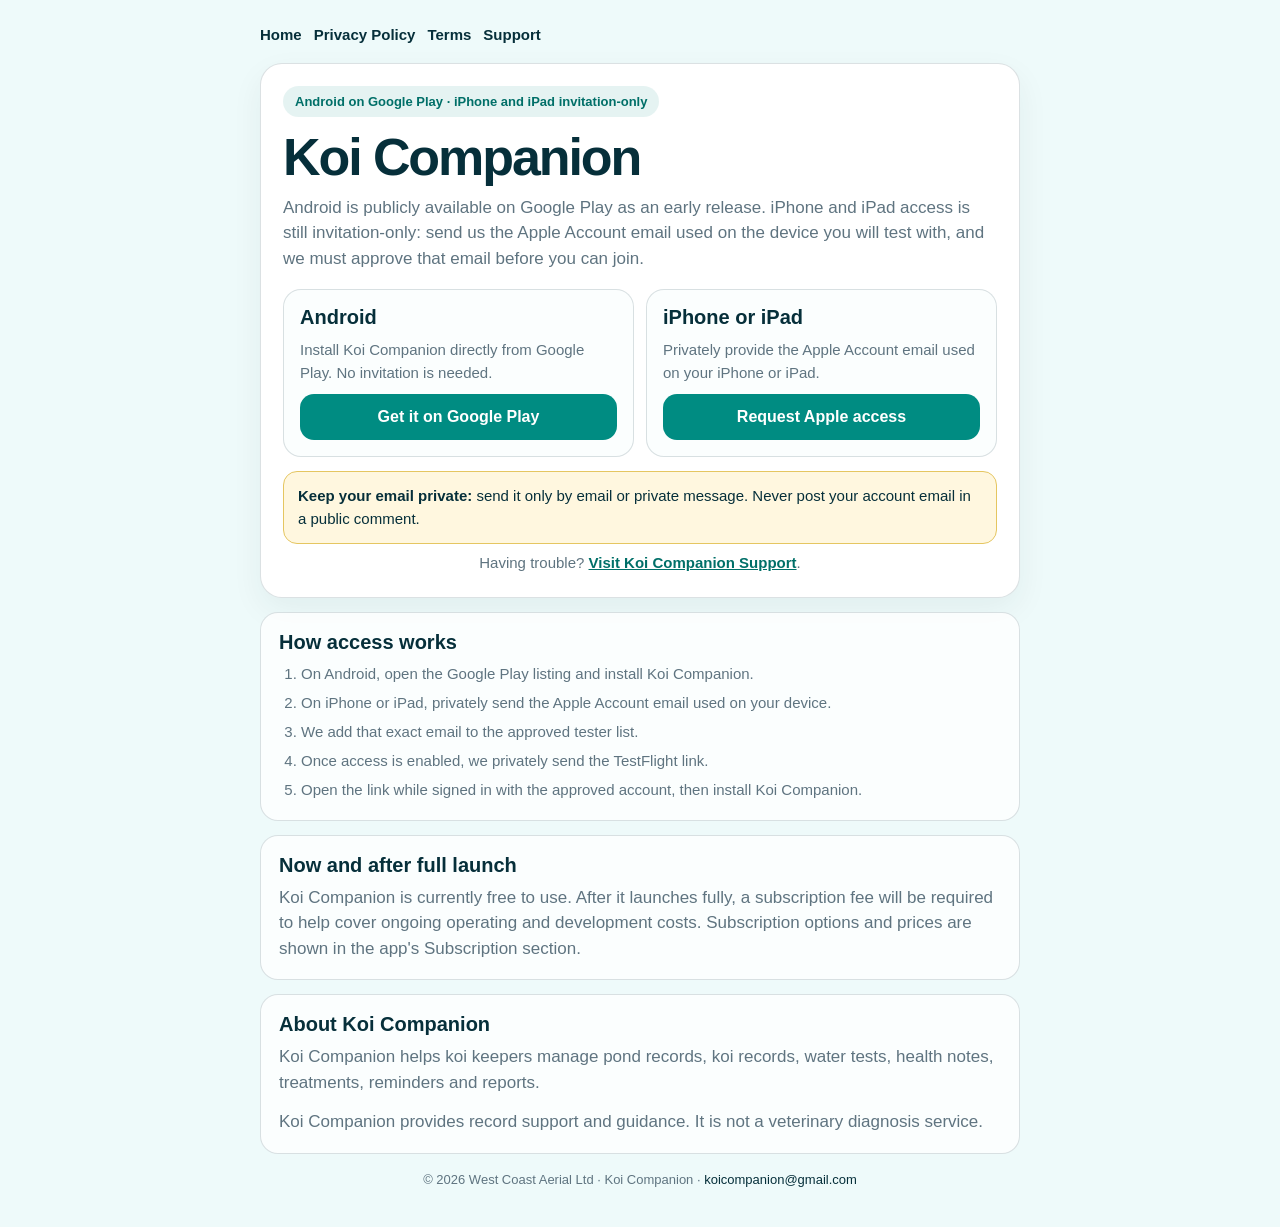
==== index.html @ f4ff3182 "content: Android is publicly available on Google Play; iOS remains invitation-only Co-Authored-By: D" ====
<!doctype html>
<html lang="en-GB">
<head>
  <meta charset="utf-8" />
  <meta name="viewport" content="width=device-width, initial-scale=1, viewport-fit=cover" />
  <meta name="description" content="Koi Companion is available on Google Play for Android. iPhone and iPad access is still invitation-only." />
  <title>Koi Companion</title>
  <style>
    :root {
      --bg: #eefafa;
      --card: #ffffff;
      --text: #062f3a;
      --muted: #5f7480;
      --primary: #008c82;
      --primary-dark: #006f68;
      --border: rgba(6, 47, 58, 0.14);
      --soft: rgba(0, 140, 130, 0.1);
      --warning: #fff7df;
      --warning-border: #e5c661;
    }

    * {
      box-sizing: border-box;
    }

    html,
    body {
      margin: 0;
      width: 100%;
      max-width: 100%;
      min-height: 100%;
      overflow-x: hidden;
      -webkit-text-size-adjust: 100%;
      font-family: -apple-system, BlinkMacSystemFont, "Segoe UI", Arial, sans-serif;
      background: var(--bg);
      color: var(--text);
    }

    body {
      padding: env(safe-area-inset-top) 14px env(safe-area-inset-bottom);
    }

    .page {
      width: 100%;
      max-width: 760px;
      margin: 0 auto;
      padding: 14px 0 32px;
    }

    nav {
      display: flex;
      flex-wrap: wrap;
      gap: 12px;
      align-items: center;
      margin: 6px 0 14px;
      font-weight: 800;
    }

    nav a,
    footer a {
      color: var(--text);
      text-decoration: none;
    }

    nav a {
      font-size: 15px;
      padding: 6px 0;
    }

    nav a:hover,
    nav a:focus-visible,
    footer a:hover,
    footer a:focus-visible {
      text-decoration: underline;
    }

    .hero {
      background: var(--card);
      border: 1px solid var(--border);
      border-radius: 22px;
      padding: 22px;
      box-shadow: 0 12px 32px rgba(6, 47, 58, 0.06);
      margin-bottom: 14px;
    }

    .badge {
      display: inline-flex;
      align-items: center;
      gap: 8px;
      background: var(--soft);
      color: var(--primary-dark);
      border-radius: 999px;
      padding: 8px 12px;
      font-weight: 800;
      font-size: 13px;
      margin-bottom: 14px;
    }

    h1 {
      margin: 0 0 10px;
      font-size: clamp(32px, 9vw, 52px);
      line-height: 1.03;
      letter-spacing: -0.04em;
    }

    p {
      margin: 0 0 14px;
      color: var(--muted);
      font-size: 17px;
      line-height: 1.5;
    }

    .platforms {
      display: grid;
      grid-template-columns: repeat(2, minmax(0, 1fr));
      gap: 12px;
      margin: 18px 0 14px;
    }

    .platform {
      display: flex;
      flex-direction: column;
      gap: 10px;
      min-width: 0;
      padding: 16px;
      border: 1px solid var(--border);
      border-radius: 18px;
      background: #fbfefe;
    }

    .platform h2 {
      margin: 0;
      font-size: 20px;
    }

    .platform p {
      flex: 1;
      margin: 0;
      font-size: 15px;
    }

    .button {
      display: block;
      width: 100%;
      text-align: center;
      padding: 14px 16px;
      border-radius: 14px;
      text-decoration: none;
      font-weight: 900;
      font-size: 16px;
      background: var(--primary);
      color: white;
      transition: background 0.15s ease, transform 0.15s ease;
    }

    .button:hover {
      background: var(--primary-dark);
      transform: translateY(-1px);
    }

    .button:focus-visible {
      outline: 3px solid rgba(0, 140, 130, 0.3);
      outline-offset: 3px;
    }

    .support-link {
      text-align: center;
      margin: 8px 0 0;
      font-size: 15px;
    }

    .support-link a {
      color: var(--primary-dark);
      font-weight: 800;
    }

    .privacy-note {
      margin: 14px 0 0;
      padding: 13px 14px;
      border: 1px solid var(--warning-border);
      border-radius: 14px;
      background: var(--warning);
      color: var(--text);
      font-size: 15px;
    }

    .info {
      background: rgba(255, 255, 255, 0.78);
      border: 1px solid var(--border);
      border-radius: 18px;
      padding: 18px;
      margin-top: 14px;
    }

    .info h2 {
      margin: 0 0 8px;
      font-size: 20px;
    }

    .info p:last-child {
      margin-bottom: 0;
    }

    .info ol {
      margin: 0;
      padding-left: 22px;
      color: var(--muted);
      line-height: 1.6;
      font-size: 15px;
    }

    .info li + li {
      margin-top: 5px;
    }

    footer {
      color: var(--muted);
      font-size: 13px;
      text-align: center;
      padding: 18px 0 8px;
    }

    @media (max-width: 600px) {
      .platforms {
        grid-template-columns: 1fr;
      }
    }

    @media (max-width: 420px) {
      body {
        padding-left: 10px;
        padding-right: 10px;
      }

      .hero {
        padding: 18px;
        border-radius: 20px;
      }

      p {
        font-size: 16px;
      }

      .button {
        font-size: 15px;
        padding: 14px;
      }
    }
  </style>
</head>
<body>
  <main class="page">
    <nav aria-label="Main navigation">
      <a href="/" aria-current="page">Home</a>
      <a href="/privacy-policy/">Privacy Policy</a>
      <a href="/terms/">Terms</a>
      <a href="/support/">Support</a>
    </nav>

    <section class="hero">
      <div class="badge">Android on Google Play · iPhone and iPad invitation-only</div>

      <h1>Koi Companion</h1>

      <p>
        Android is publicly available on Google Play as an early release. iPhone and iPad access
        is still invitation-only: send us the Apple Account email used on the device you will test
        with, and we must approve that email before you can join.
      </p>

      <div class="platforms">
        <article class="platform">
          <h2>Android</h2>
          <p>Install Koi Companion directly from Google Play. No invitation is needed.</p>
          <a class="button" href="https://play.google.com/store/apps/details?id=uk.co.koicompanion.app">
            Get it on Google Play
          </a>
        </article>

        <article class="platform">
          <h2>iPhone or iPad</h2>
          <p>Privately provide the Apple Account email used on your iPhone or iPad.</p>
          <a class="button" href="mailto:koicompanion@gmail.com?subject=iPhone%2FiPad%20test%20access%20request%20-%20Koi%20Companion&amp;body=Hello%20Koi%20Companion%2C%0D%0A%0D%0AI%20would%20like%20iPhone%2FiPad%20test%20access.%0D%0A%0D%0AApple%20Account%20email%20used%20on%20my%20device%3A%20%0D%0ADevice%20model%3A%20%0D%0A%0D%0AThank%20you.">
            Request Apple access
          </a>
        </article>
      </div>

      <p class="privacy-note" role="note">
        <strong>Keep your email private:</strong> send it only by email or private message.
        Never post your account email in a public comment.
      </p>

      <p class="support-link">
        Having trouble? <a href="/support/">Visit Koi Companion Support</a>.
      </p>
    </section>

    <section class="info">
      <h2>How access works</h2>
      <ol>
        <li>On Android, open the Google Play listing and install Koi Companion.</li>
        <li>On iPhone or iPad, privately send the Apple Account email used on your device.</li>
        <li>We add that exact email to the approved tester list.</li>
        <li>Once access is enabled, we privately send the TestFlight link.</li>
        <li>Open the link while signed in with the approved account, then install Koi Companion.</li>
      </ol>
    </section>

    <section class="info">
      <h2>Now and after full launch</h2>
      <p>
        Koi Companion is currently free to use. After it launches fully, a subscription fee will
        be required to help cover ongoing operating and development costs. Subscription options
        and prices are shown in the app's Subscription section.
      </p>
    </section>

    <section class="info">
      <h2>About Koi Companion</h2>
      <p>
        Koi Companion helps koi keepers manage pond records, koi records, water tests,
        health notes, treatments, reminders and reports.
      </p>
      <p>
        Koi Companion provides record support and guidance. It is not a veterinary diagnosis service.
      </p>
    </section>

    <footer>
      © 2026 West Coast Aerial Ltd · Koi Companion · <a href="mailto:koicompanion@gmail.com">koicompanion@gmail.com</a>
    </footer>
  </main>
</body>
</html>
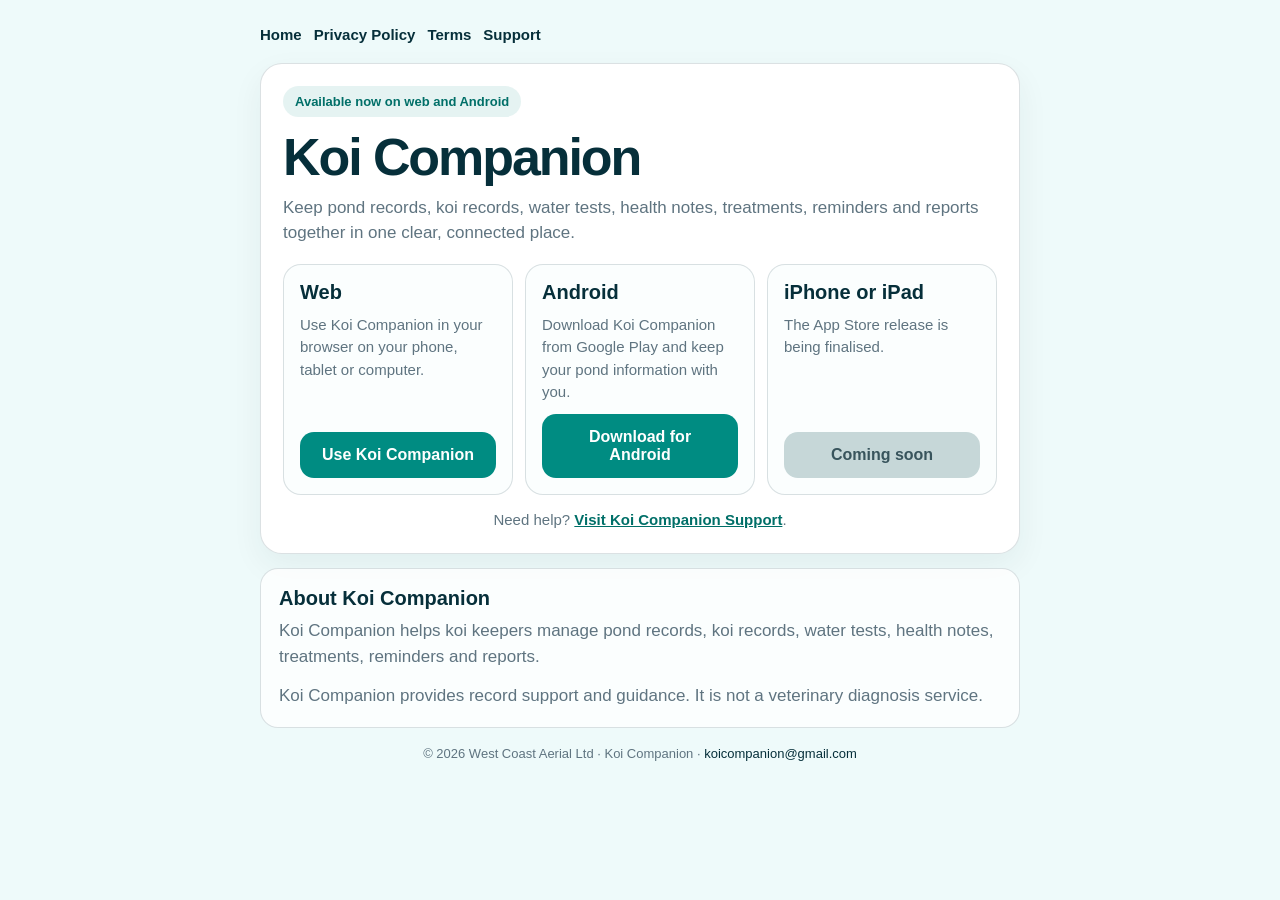
==== commit 5ad138a1: "Update homepage for public launch" ====
--- a/index.html
+++ b/index.html
@@ -3,8 +3,8 @@
 <head>
   <meta charset="utf-8" />
   <meta name="viewport" content="width=device-width, initial-scale=1, viewport-fit=cover" />
-  <meta name="description" content="Koi Companion is available on Google Play for Android. iPhone and iPad access is still invitation-only." />
-  <title>Koi Companion</title>
+  <meta name="description" content="Use Koi Companion on the web or download it for Android. The iPhone and iPad release is being finalised." />
+  <title>Koi Companion | Web and Android app</title>
   <style>
     :root {
       --bg: #eefafa;
@@ -112,7 +112,7 @@
 
     .platforms {
       display: grid;
-      grid-template-columns: repeat(2, minmax(0, 1fr));
+      grid-template-columns: repeat(3, minmax(0, 1fr));
       gap: 12px;
       margin: 18px 0 14px;
     }
@@ -163,6 +163,13 @@
       outline-offset: 3px;
     }
 
+    .button[aria-disabled="true"] {
+      background: #c6d7d8;
+      color: #38545c;
+      cursor: default;
+      transform: none;
+    }
+
     .support-link {
       text-align: center;
       margin: 8px 0 0;
@@ -258,61 +265,41 @@
     </nav>
 
     <section class="hero">
-      <div class="badge">Android on Google Play · iPhone and iPad invitation-only</div>
+      <div class="badge">Available now on web and Android</div>
 
       <h1>Koi Companion</h1>
 
       <p>
-        Android is publicly available on Google Play as an early release. iPhone and iPad access
-        is still invitation-only: send us the Apple Account email used on the device you will test
-        with, and we must approve that email before you can join.
+        Keep pond records, koi records, water tests, health notes, treatments,
+        reminders and reports together in one clear, connected place.
       </p>
 
       <div class="platforms">
         <article class="platform">
-          <h2>Android</h2>
-          <p>Install Koi Companion directly from Google Play. No invitation is needed.</p>
-          <a class="button" href="https://play.google.com/store/apps/details?id=uk.co.koicompanion.app">
-            Get it on Google Play
+          <h2>Web</h2>
+          <p>Use Koi Companion in your browser on your phone, tablet or computer.</p>
+          <a class="button" href="https://app.koicompanion.app/">
+            Use Koi Companion
           </a>
         </article>
 
         <article class="platform">
-          <h2>iPhone or iPad</h2>
-          <p>Privately provide the Apple Account email used on your iPhone or iPad.</p>
-          <a class="button" href="mailto:koicompanion@gmail.com?subject=iPhone%2FiPad%20test%20access%20request%20-%20Koi%20Companion&amp;body=Hello%20Koi%20Companion%2C%0D%0A%0D%0AI%20would%20like%20iPhone%2FiPad%20test%20access.%0D%0A%0D%0AApple%20Account%20email%20used%20on%20my%20device%3A%20%0D%0ADevice%20model%3A%20%0D%0A%0D%0AThank%20you.">
-            Request Apple access
+          <h2>Android</h2>
+          <p>Download Koi Companion from Google Play and keep your pond information with you.</p>
+          <a class="button" href="https://play.google.com/store/apps/details?id=uk.co.koicompanion.app">
+            Download for Android
           </a>
         </article>
+
+        <article class="platform">
+          <h2>iPhone or iPad</h2>
+          <p>The App Store release is being finalised.</p>
+          <span class="button" aria-disabled="true">Coming soon</span>
+        </article>
       </div>
 
-      <p class="privacy-note" role="note">
-        <strong>Keep your email private:</strong> send it only by email or private message.
-        Never post your account email in a public comment.
-      </p>
-
       <p class="support-link">
-        Having trouble? <a href="/support/">Visit Koi Companion Support</a>.
-      </p>
-    </section>
-
-    <section class="info">
-      <h2>How access works</h2>
-      <ol>
-        <li>On Android, open the Google Play listing and install Koi Companion.</li>
-        <li>On iPhone or iPad, privately send the Apple Account email used on your device.</li>
-        <li>We add that exact email to the approved tester list.</li>
-        <li>Once access is enabled, we privately send the TestFlight link.</li>
-        <li>Open the link while signed in with the approved account, then install Koi Companion.</li>
-      </ol>
-    </section>
-
-    <section class="info">
-      <h2>Now and after full launch</h2>
-      <p>
-        Koi Companion is currently free to use. After it launches fully, a subscription fee will
-        be required to help cover ongoing operating and development costs. Subscription options
-        and prices are shown in the app's Subscription section.
+        Need help? <a href="/support/">Visit Koi Companion Support</a>.
       </p>
     </section>
 
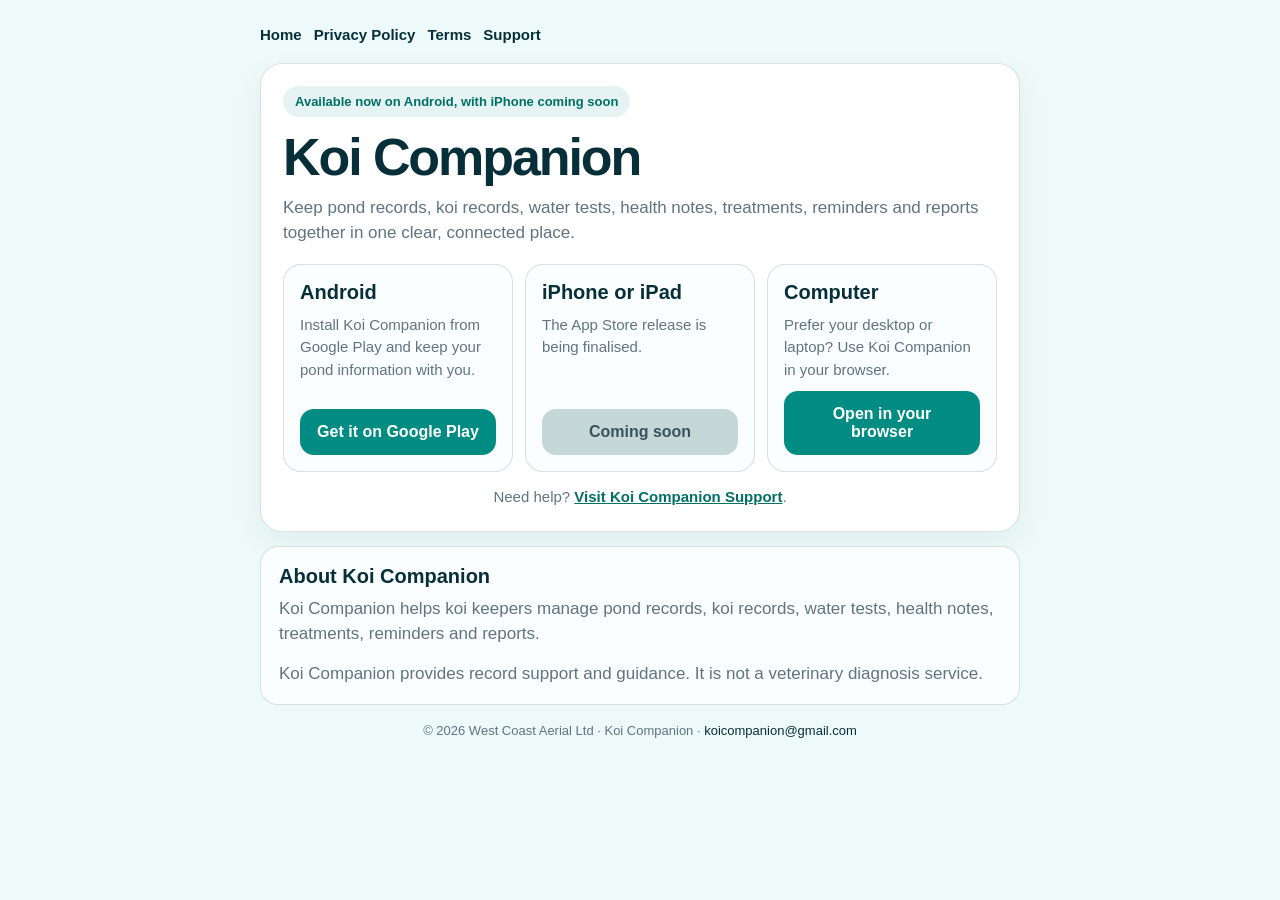
==== commit 22fdc066: "site: send mobile visitors to the app stores and keep the browser app for computers Co-Authored-By: " ====
--- a/index.html
+++ b/index.html
@@ -233,6 +233,12 @@
       }
     }
 
+    @media (hover: none) and (pointer: coarse) {
+      .desktop-only {
+        display: none;
+      }
+    }
+
     @media (max-width: 420px) {
       body {
         padding-left: 10px;
@@ -265,7 +271,7 @@
     </nav>
 
     <section class="hero">
-      <div class="badge">Available now on web and Android</div>
+      <div class="badge">Available now on Android, with iPhone coming soon</div>
 
       <h1>Koi Companion</h1>
 
@@ -276,18 +282,10 @@
 
       <div class="platforms">
         <article class="platform">
-          <h2>Web</h2>
-          <p>Use Koi Companion in your browser on your phone, tablet or computer.</p>
-          <a class="button" href="https://app.koicompanion.app/">
-            Use Koi Companion
-          </a>
-        </article>
-
-        <article class="platform">
           <h2>Android</h2>
-          <p>Download Koi Companion from Google Play and keep your pond information with you.</p>
+          <p>Install Koi Companion from Google Play and keep your pond information with you.</p>
           <a class="button" href="https://play.google.com/store/apps/details?id=uk.co.koicompanion.app">
-            Download for Android
+            Get it on Google Play
           </a>
         </article>
 
@@ -295,6 +293,14 @@
           <h2>iPhone or iPad</h2>
           <p>The App Store release is being finalised.</p>
           <span class="button" aria-disabled="true">Coming soon</span>
+        </article>
+
+        <article class="platform desktop-only">
+          <h2>Computer</h2>
+          <p>Prefer your desktop or laptop? Use Koi Companion in your browser.</p>
+          <a class="button" href="https://app.koicompanion.app/">
+            Open in your browser
+          </a>
         </article>
       </div>
 
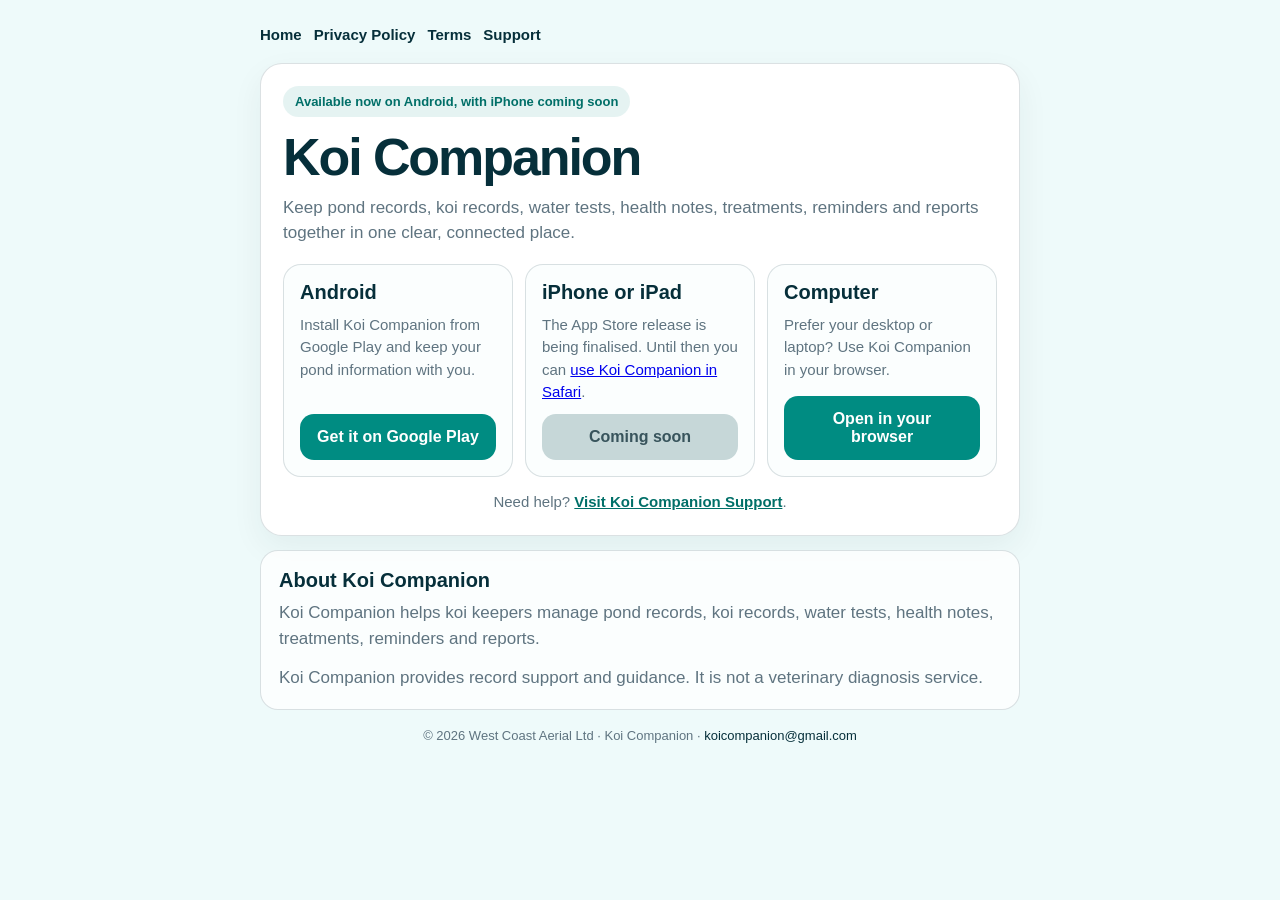
==== commit dd5b4acc: "site: keep a browser fallback for iPhone visitors until the App Store listing is live Co-Authored-By" ====
--- a/index.html
+++ b/index.html
@@ -291,7 +291,10 @@
 
         <article class="platform">
           <h2>iPhone or iPad</h2>
-          <p>The App Store release is being finalised.</p>
+          <p>
+            The App Store release is being finalised. Until then you can
+            <a href="https://app.koicompanion.app/">use Koi Companion in Safari</a>.
+          </p>
           <span class="button" aria-disabled="true">Coming soon</span>
         </article>
 
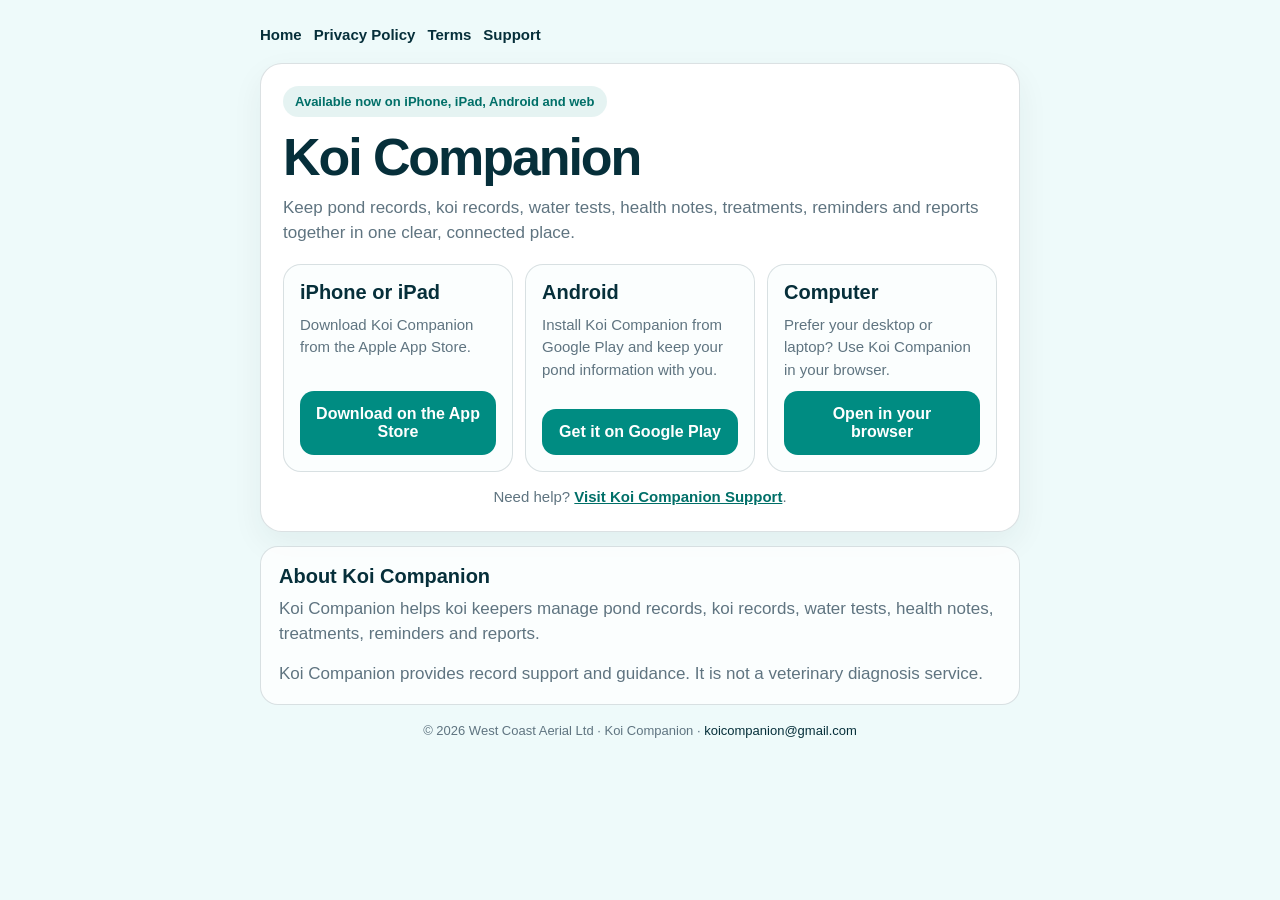
==== commit c5a8f593: "Update site for live iOS release" ====
--- a/index.html
+++ b/index.html
@@ -3,329 +3,56 @@
 <head>
   <meta charset="utf-8" />
   <meta name="viewport" content="width=device-width, initial-scale=1, viewport-fit=cover" />
-  <meta name="description" content="Use Koi Companion on the web or download it for Android. The iPhone and iPad release is being finalised." />
-  <title>Koi Companion | Web and Android app</title>
+  <meta name="description" content="Use Koi Companion on the web or download it from the Apple App Store and Google Play." />
+  <title>Koi Companion | iPhone, iPad, Android and web</title>
   <style>
-    :root {
-      --bg: #eefafa;
-      --card: #ffffff;
-      --text: #062f3a;
-      --muted: #5f7480;
-      --primary: #008c82;
-      --primary-dark: #006f68;
-      --border: rgba(6, 47, 58, 0.14);
-      --soft: rgba(0, 140, 130, 0.1);
-      --warning: #fff7df;
-      --warning-border: #e5c661;
-    }
-
-    * {
-      box-sizing: border-box;
-    }
-
-    html,
-    body {
-      margin: 0;
-      width: 100%;
-      max-width: 100%;
-      min-height: 100%;
-      overflow-x: hidden;
-      -webkit-text-size-adjust: 100%;
-      font-family: -apple-system, BlinkMacSystemFont, "Segoe UI", Arial, sans-serif;
-      background: var(--bg);
-      color: var(--text);
-    }
-
-    body {
-      padding: env(safe-area-inset-top) 14px env(safe-area-inset-bottom);
-    }
-
-    .page {
-      width: 100%;
-      max-width: 760px;
-      margin: 0 auto;
-      padding: 14px 0 32px;
-    }
-
-    nav {
-      display: flex;
-      flex-wrap: wrap;
-      gap: 12px;
-      align-items: center;
-      margin: 6px 0 14px;
-      font-weight: 800;
-    }
-
-    nav a,
-    footer a {
-      color: var(--text);
-      text-decoration: none;
-    }
-
-    nav a {
-      font-size: 15px;
-      padding: 6px 0;
-    }
-
-    nav a:hover,
-    nav a:focus-visible,
-    footer a:hover,
-    footer a:focus-visible {
-      text-decoration: underline;
-    }
-
-    .hero {
-      background: var(--card);
-      border: 1px solid var(--border);
-      border-radius: 22px;
-      padding: 22px;
-      box-shadow: 0 12px 32px rgba(6, 47, 58, 0.06);
-      margin-bottom: 14px;
-    }
-
-    .badge {
-      display: inline-flex;
-      align-items: center;
-      gap: 8px;
-      background: var(--soft);
-      color: var(--primary-dark);
-      border-radius: 999px;
-      padding: 8px 12px;
-      font-weight: 800;
-      font-size: 13px;
-      margin-bottom: 14px;
-    }
-
-    h1 {
-      margin: 0 0 10px;
-      font-size: clamp(32px, 9vw, 52px);
-      line-height: 1.03;
-      letter-spacing: -0.04em;
-    }
-
-    p {
-      margin: 0 0 14px;
-      color: var(--muted);
-      font-size: 17px;
-      line-height: 1.5;
-    }
-
-    .platforms {
-      display: grid;
-      grid-template-columns: repeat(3, minmax(0, 1fr));
-      gap: 12px;
-      margin: 18px 0 14px;
-    }
-
-    .platform {
-      display: flex;
-      flex-direction: column;
-      gap: 10px;
-      min-width: 0;
-      padding: 16px;
-      border: 1px solid var(--border);
-      border-radius: 18px;
-      background: #fbfefe;
-    }
-
-    .platform h2 {
-      margin: 0;
-      font-size: 20px;
-    }
-
-    .platform p {
-      flex: 1;
-      margin: 0;
-      font-size: 15px;
-    }
-
-    .button {
-      display: block;
-      width: 100%;
-      text-align: center;
-      padding: 14px 16px;
-      border-radius: 14px;
-      text-decoration: none;
-      font-weight: 900;
-      font-size: 16px;
-      background: var(--primary);
-      color: white;
-      transition: background 0.15s ease, transform 0.15s ease;
-    }
-
-    .button:hover {
-      background: var(--primary-dark);
-      transform: translateY(-1px);
-    }
-
-    .button:focus-visible {
-      outline: 3px solid rgba(0, 140, 130, 0.3);
-      outline-offset: 3px;
-    }
-
-    .button[aria-disabled="true"] {
-      background: #c6d7d8;
-      color: #38545c;
-      cursor: default;
-      transform: none;
-    }
-
-    .support-link {
-      text-align: center;
-      margin: 8px 0 0;
-      font-size: 15px;
-    }
-
-    .support-link a {
-      color: var(--primary-dark);
-      font-weight: 800;
-    }
-
-    .privacy-note {
-      margin: 14px 0 0;
-      padding: 13px 14px;
-      border: 1px solid var(--warning-border);
-      border-radius: 14px;
-      background: var(--warning);
-      color: var(--text);
-      font-size: 15px;
-    }
-
-    .info {
-      background: rgba(255, 255, 255, 0.78);
-      border: 1px solid var(--border);
-      border-radius: 18px;
-      padding: 18px;
-      margin-top: 14px;
-    }
-
-    .info h2 {
-      margin: 0 0 8px;
-      font-size: 20px;
-    }
-
-    .info p:last-child {
-      margin-bottom: 0;
-    }
-
-    .info ol {
-      margin: 0;
-      padding-left: 22px;
-      color: var(--muted);
-      line-height: 1.6;
-      font-size: 15px;
-    }
-
-    .info li + li {
-      margin-top: 5px;
-    }
-
-    footer {
-      color: var(--muted);
-      font-size: 13px;
-      text-align: center;
-      padding: 18px 0 8px;
-    }
-
-    @media (max-width: 600px) {
-      .platforms {
-        grid-template-columns: 1fr;
-      }
-    }
-
-    @media (hover: none) and (pointer: coarse) {
-      .desktop-only {
-        display: none;
-      }
-    }
-
-    @media (max-width: 420px) {
-      body {
-        padding-left: 10px;
-        padding-right: 10px;
-      }
-
-      .hero {
-        padding: 18px;
-        border-radius: 20px;
-      }
-
-      p {
-        font-size: 16px;
-      }
-
-      .button {
-        font-size: 15px;
-        padding: 14px;
-      }
-    }
+    :root { --bg:#eefafa; --card:#fff; --text:#062f3a; --muted:#5f7480; --primary:#008c82; --primary-dark:#006f68; --border:rgba(6,47,58,.14); --soft:rgba(0,140,130,.1); --warning:#fff7df; --warning-border:#e5c661; }
+    * { box-sizing:border-box; }
+    html,body { margin:0; width:100%; max-width:100%; min-height:100%; overflow-x:hidden; -webkit-text-size-adjust:100%; font-family:-apple-system,BlinkMacSystemFont,"Segoe UI",Arial,sans-serif; background:var(--bg); color:var(--text); }
+    body { padding:env(safe-area-inset-top) 14px env(safe-area-inset-bottom); }
+    .page { width:100%; max-width:760px; margin:0 auto; padding:14px 0 32px; }
+    nav { display:flex; flex-wrap:wrap; gap:12px; align-items:center; margin:6px 0 14px; font-weight:800; }
+    nav a,footer a { color:var(--text); text-decoration:none; }
+    nav a { font-size:15px; padding:6px 0; }
+    nav a:hover,nav a:focus-visible,footer a:hover,footer a:focus-visible { text-decoration:underline; }
+    .hero { background:var(--card); border:1px solid var(--border); border-radius:22px; padding:22px; box-shadow:0 12px 32px rgba(6,47,58,.06); margin-bottom:14px; }
+    .badge { display:inline-flex; align-items:center; gap:8px; background:var(--soft); color:var(--primary-dark); border-radius:999px; padding:8px 12px; font-weight:800; font-size:13px; margin-bottom:14px; }
+    h1 { margin:0 0 10px; font-size:clamp(32px,9vw,52px); line-height:1.03; letter-spacing:-.04em; }
+    p { margin:0 0 14px; color:var(--muted); font-size:17px; line-height:1.5; }
+    .platforms { display:grid; grid-template-columns:repeat(3,minmax(0,1fr)); gap:12px; margin:18px 0 14px; }
+    .platform { display:flex; flex-direction:column; gap:10px; min-width:0; padding:16px; border:1px solid var(--border); border-radius:18px; background:#fbfefe; }
+    .platform h2 { margin:0; font-size:20px; }
+    .platform p { flex:1; margin:0; font-size:15px; }
+    .button { display:block; width:100%; text-align:center; padding:14px 16px; border-radius:14px; text-decoration:none; font-weight:900; font-size:16px; background:var(--primary); color:#fff; transition:background .15s ease,transform .15s ease; }
+    .button:hover { background:var(--primary-dark); transform:translateY(-1px); }
+    .button:focus-visible { outline:3px solid rgba(0,140,130,.3); outline-offset:3px; }
+    .support-link { text-align:center; margin:8px 0 0; font-size:15px; }
+    .support-link a { color:var(--primary-dark); font-weight:800; }
+    .info { background:rgba(255,255,255,.78); border:1px solid var(--border); border-radius:18px; padding:18px; margin-top:14px; }
+    .info h2 { margin:0 0 8px; font-size:20px; }
+    .info p:last-child { margin-bottom:0; }
+    footer { color:var(--muted); font-size:13px; text-align:center; padding:18px 0 8px; }
+    @media (max-width:600px) { .platforms { grid-template-columns:1fr; } }
+    @media (hover:none) and (pointer:coarse) { .desktop-only { display:none; } }
+    @media (max-width:420px) { body { padding-left:10px; padding-right:10px; } .hero { padding:18px; border-radius:20px; } p { font-size:16px; } .button { font-size:15px; padding:14px; } }
   </style>
 </head>
 <body>
   <main class="page">
-    <nav aria-label="Main navigation">
-      <a href="/" aria-current="page">Home</a>
-      <a href="/privacy-policy/">Privacy Policy</a>
-      <a href="/terms/">Terms</a>
-      <a href="/support/">Support</a>
-    </nav>
-
+    <nav aria-label="Main navigation"><a href="/" aria-current="page">Home</a><a href="/privacy-policy/">Privacy Policy</a><a href="/terms/">Terms</a><a href="/support/">Support</a></nav>
     <section class="hero">
-      <div class="badge">Available now on Android, with iPhone coming soon</div>
-
+      <div class="badge">Available now on iPhone, iPad, Android and web</div>
       <h1>Koi Companion</h1>
-
-      <p>
-        Keep pond records, koi records, water tests, health notes, treatments,
-        reminders and reports together in one clear, connected place.
-      </p>
-
+      <p>Keep pond records, koi records, water tests, health notes, treatments, reminders and reports together in one clear, connected place.</p>
       <div class="platforms">
-        <article class="platform">
-          <h2>Android</h2>
-          <p>Install Koi Companion from Google Play and keep your pond information with you.</p>
-          <a class="button" href="https://play.google.com/store/apps/details?id=uk.co.koicompanion.app">
-            Get it on Google Play
-          </a>
-        </article>
-
-        <article class="platform">
-          <h2>iPhone or iPad</h2>
-          <p>
-            The App Store release is being finalised. Until then you can
-            <a href="https://app.koicompanion.app/">use Koi Companion in Safari</a>.
-          </p>
-          <span class="button" aria-disabled="true">Coming soon</span>
-        </article>
-
-        <article class="platform desktop-only">
-          <h2>Computer</h2>
-          <p>Prefer your desktop or laptop? Use Koi Companion in your browser.</p>
-          <a class="button" href="https://app.koicompanion.app/">
-            Open in your browser
-          </a>
-        </article>
+        <article class="platform"><h2>iPhone or iPad</h2><p>Download Koi Companion from the Apple App Store.</p><a class="button" href="https://apps.apple.com/gb/app/koi-companion/id6769457805">Download on the App Store</a></article>
+        <article class="platform"><h2>Android</h2><p>Install Koi Companion from Google Play and keep your pond information with you.</p><a class="button" href="https://play.google.com/store/apps/details?id=uk.co.koicompanion.app">Get it on Google Play</a></article>
+        <article class="platform desktop-only"><h2>Computer</h2><p>Prefer your desktop or laptop? Use Koi Companion in your browser.</p><a class="button" href="https://app.koicompanion.app/">Open in your browser</a></article>
       </div>
-
-      <p class="support-link">
-        Need help? <a href="/support/">Visit Koi Companion Support</a>.
-      </p>
+      <p class="support-link">Need help? <a href="/support/">Visit Koi Companion Support</a>.</p>
     </section>
-
-    <section class="info">
-      <h2>About Koi Companion</h2>
-      <p>
-        Koi Companion helps koi keepers manage pond records, koi records, water tests,
-        health notes, treatments, reminders and reports.
-      </p>
-      <p>
-        Koi Companion provides record support and guidance. It is not a veterinary diagnosis service.
-      </p>
-    </section>
-
-    <footer>
-      © 2026 West Coast Aerial Ltd · Koi Companion · <a href="mailto:koicompanion@gmail.com">koicompanion@gmail.com</a>
-    </footer>
+    <section class="info"><h2>About Koi Companion</h2><p>Koi Companion helps koi keepers manage pond records, koi records, water tests, health notes, treatments, reminders and reports.</p><p>Koi Companion provides record support and guidance. It is not a veterinary diagnosis service.</p></section>
+    <footer>© 2026 West Coast Aerial Ltd · Koi Companion · <a href="mailto:koicompanion@gmail.com">koicompanion@gmail.com</a></footer>
   </main>
 </body>
 </html>
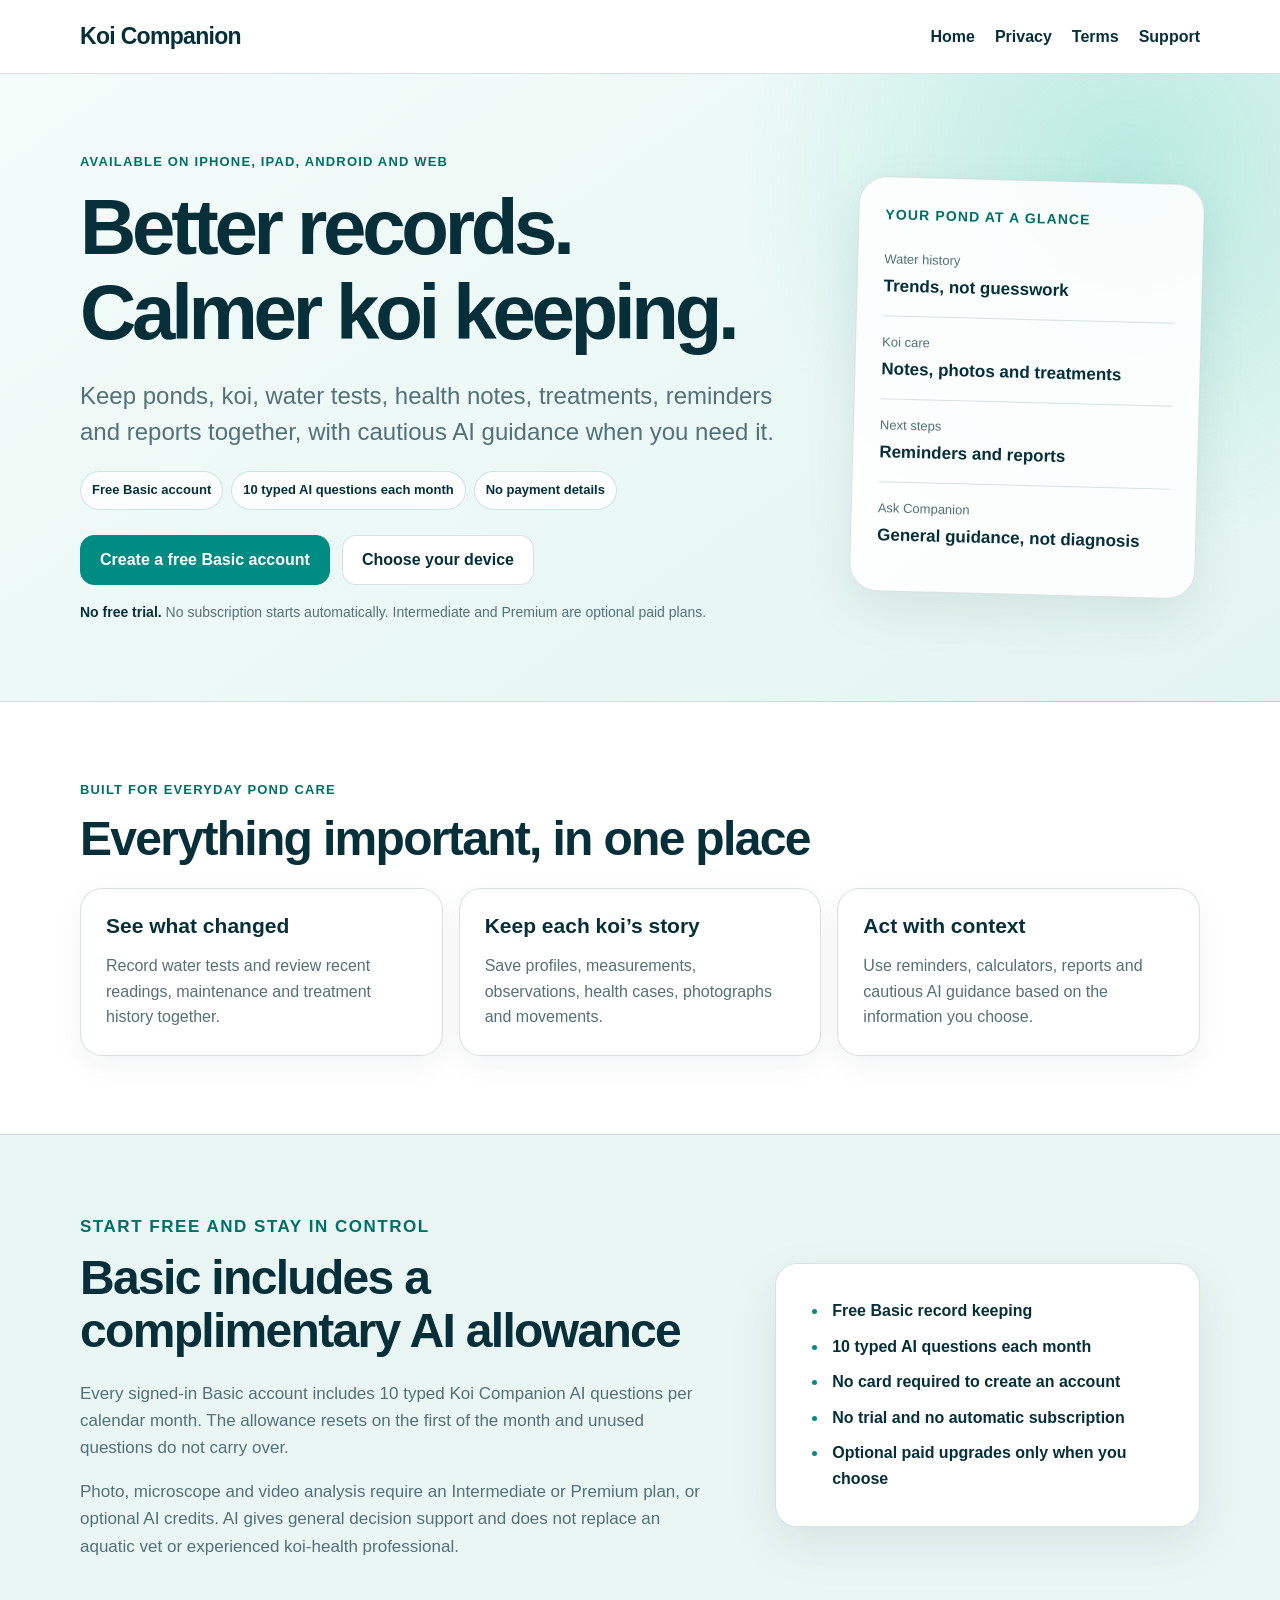
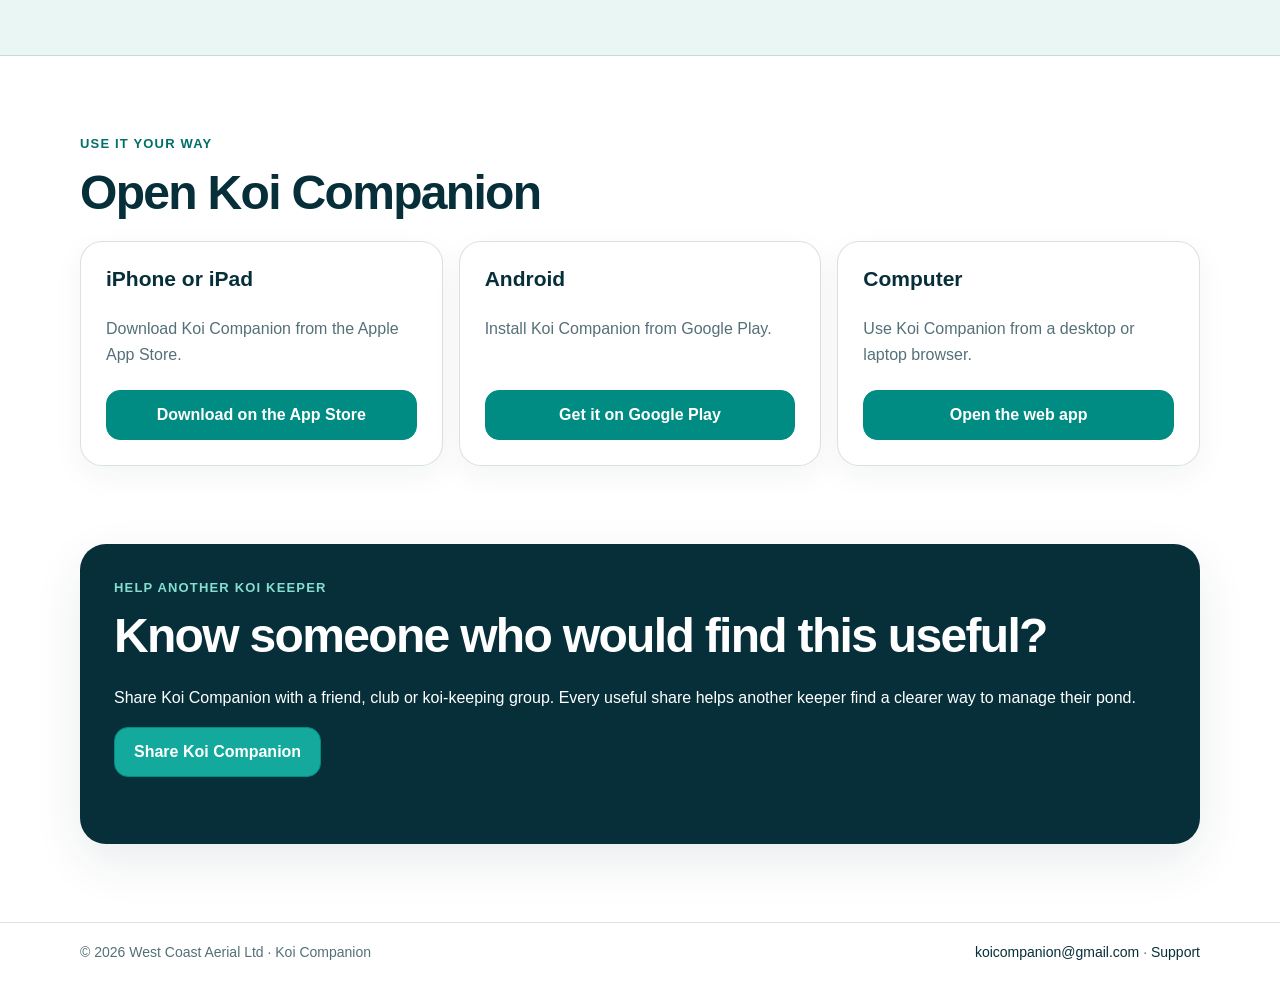
==== commit ab1829c6: "Build organic growth landing page" ====
--- a/index.html
+++ b/index.html
@@ -3,56 +3,158 @@
 <head>
   <meta charset="utf-8" />
   <meta name="viewport" content="width=device-width, initial-scale=1, viewport-fit=cover" />
-  <meta name="description" content="Use Koi Companion on the web or download it from the Apple App Store and Google Play." />
-  <title>Koi Companion | iPhone, iPad, Android and web</title>
-  <style>
-    :root { --bg:#eefafa; --card:#fff; --text:#062f3a; --muted:#5f7480; --primary:#008c82; --primary-dark:#006f68; --border:rgba(6,47,58,.14); --soft:rgba(0,140,130,.1); --warning:#fff7df; --warning-border:#e5c661; }
-    * { box-sizing:border-box; }
-    html,body { margin:0; width:100%; max-width:100%; min-height:100%; overflow-x:hidden; -webkit-text-size-adjust:100%; font-family:-apple-system,BlinkMacSystemFont,"Segoe UI",Arial,sans-serif; background:var(--bg); color:var(--text); }
-    body { padding:env(safe-area-inset-top) 14px env(safe-area-inset-bottom); }
-    .page { width:100%; max-width:760px; margin:0 auto; padding:14px 0 32px; }
-    nav { display:flex; flex-wrap:wrap; gap:12px; align-items:center; margin:6px 0 14px; font-weight:800; }
-    nav a,footer a { color:var(--text); text-decoration:none; }
-    nav a { font-size:15px; padding:6px 0; }
-    nav a:hover,nav a:focus-visible,footer a:hover,footer a:focus-visible { text-decoration:underline; }
-    .hero { background:var(--card); border:1px solid var(--border); border-radius:22px; padding:22px; box-shadow:0 12px 32px rgba(6,47,58,.06); margin-bottom:14px; }
-    .badge { display:inline-flex; align-items:center; gap:8px; background:var(--soft); color:var(--primary-dark); border-radius:999px; padding:8px 12px; font-weight:800; font-size:13px; margin-bottom:14px; }
-    h1 { margin:0 0 10px; font-size:clamp(32px,9vw,52px); line-height:1.03; letter-spacing:-.04em; }
-    p { margin:0 0 14px; color:var(--muted); font-size:17px; line-height:1.5; }
-    .platforms { display:grid; grid-template-columns:repeat(3,minmax(0,1fr)); gap:12px; margin:18px 0 14px; }
-    .platform { display:flex; flex-direction:column; gap:10px; min-width:0; padding:16px; border:1px solid var(--border); border-radius:18px; background:#fbfefe; }
-    .platform h2 { margin:0; font-size:20px; }
-    .platform p { flex:1; margin:0; font-size:15px; }
-    .button { display:block; width:100%; text-align:center; padding:14px 16px; border-radius:14px; text-decoration:none; font-weight:900; font-size:16px; background:var(--primary); color:#fff; transition:background .15s ease,transform .15s ease; }
-    .button:hover { background:var(--primary-dark); transform:translateY(-1px); }
-    .button:focus-visible { outline:3px solid rgba(0,140,130,.3); outline-offset:3px; }
-    .support-link { text-align:center; margin:8px 0 0; font-size:15px; }
-    .support-link a { color:var(--primary-dark); font-weight:800; }
-    .info { background:rgba(255,255,255,.78); border:1px solid var(--border); border-radius:18px; padding:18px; margin-top:14px; }
-    .info h2 { margin:0 0 8px; font-size:20px; }
-    .info p:last-child { margin-bottom:0; }
-    footer { color:var(--muted); font-size:13px; text-align:center; padding:18px 0 8px; }
-    @media (max-width:600px) { .platforms { grid-template-columns:1fr; } }
-    @media (hover:none) and (pointer:coarse) { .desktop-only { display:none; } }
-    @media (max-width:420px) { body { padding-left:10px; padding-right:10px; } .hero { padding:18px; border-radius:20px; } p { font-size:16px; } .button { font-size:15px; padding:14px; } }
-  </style>
+  <meta name="description" content="Koi pond records, water trends, care history and cautious AI guidance on iPhone, iPad, Android and web." />
+  <meta property="og:type" content="website" />
+  <meta property="og:site_name" content="Koi Companion" />
+  <meta property="og:title" content="Koi Companion — clearer pond care starts with better records" />
+  <meta property="og:description" content="Start with a free Basic account, including 10 complimentary typed AI questions each month. No free trial and no automatic subscription." />
+  <meta property="og:url" content="https://koicompanion.app/" />
+  <meta name="twitter:card" content="summary" />
+  <meta name="theme-color" content="#062f3a" />
+  <title>Koi Companion | Koi pond records and guidance</title>
+  <link rel="stylesheet" href="/assets/styles.css" />
 </head>
 <body>
-  <main class="page">
-    <nav aria-label="Main navigation"><a href="/" aria-current="page">Home</a><a href="/privacy-policy/">Privacy Policy</a><a href="/terms/">Terms</a><a href="/support/">Support</a></nav>
+  <header class="site-header">
+    <div class="wrap nav">
+      <a class="brand" href="/" aria-label="Koi Companion home">Koi Companion</a>
+      <nav aria-label="Main navigation">
+        <a href="/" aria-current="page">Home</a>
+        <a href="/privacy-policy/">Privacy</a>
+        <a href="/terms/">Terms</a>
+        <a href="/support/">Support</a>
+      </nav>
+    </div>
+  </header>
+
+  <main>
     <section class="hero">
-      <div class="badge">Available now on iPhone, iPad, Android and web</div>
-      <h1>Koi Companion</h1>
-      <p>Keep pond records, koi records, water tests, health notes, treatments, reminders and reports together in one clear, connected place.</p>
-      <div class="platforms">
-        <article class="platform"><h2>iPhone or iPad</h2><p>Download Koi Companion from the Apple App Store.</p><a class="button" href="https://apps.apple.com/gb/app/koi-companion/id6769457805">Download on the App Store</a></article>
-        <article class="platform"><h2>Android</h2><p>Install Koi Companion from Google Play and keep your pond information with you.</p><a class="button" href="https://play.google.com/store/apps/details?id=uk.co.koicompanion.app">Get it on Google Play</a></article>
-        <article class="platform desktop-only"><h2>Computer</h2><p>Prefer your desktop or laptop? Use Koi Companion in your browser.</p><a class="button" href="https://app.koicompanion.app/">Open in your browser</a></article>
+      <div class="wrap hero-grid">
+        <div>
+          <p class="eyebrow">Available on iPhone, iPad, Android and web</p>
+          <h1>Better records.<br />Calmer koi keeping.</h1>
+          <p class="hero-copy">Keep ponds, koi, water tests, health notes, treatments, reminders and reports together, with cautious AI guidance when you need it.</p>
+          <div class="trust-row" aria-label="Basic plan summary">
+            <span>Free Basic account</span>
+            <span>10 typed AI questions each month</span>
+            <span>No payment details</span>
+          </div>
+          <div class="hero-actions">
+            <a class="button" href="https://app.koicompanion.app/account/sign-up?utm_source=koicompanion.app&amp;utm_medium=owned_web&amp;utm_campaign=organic_growth">Create a free Basic account</a>
+            <a class="button secondary" href="#download">Choose your device</a>
+          </div>
+          <p class="small-note"><strong>No free trial.</strong> No subscription starts automatically. Intermediate and Premium are optional paid plans.</p>
+        </div>
+
+        <aside class="record-card" aria-label="What Koi Companion keeps together">
+          <p class="record-card-label">Your pond at a glance</p>
+          <div class="record-stat"><span>Water history</span><strong>Trends, not guesswork</strong></div>
+          <div class="record-stat"><span>Koi care</span><strong>Notes, photos and treatments</strong></div>
+          <div class="record-stat"><span>Next steps</span><strong>Reminders and reports</strong></div>
+          <div class="record-stat"><span>Ask Companion</span><strong>General guidance, not diagnosis</strong></div>
+        </aside>
       </div>
-      <p class="support-link">Need help? <a href="/support/">Visit Koi Companion Support</a>.</p>
     </section>
-    <section class="info"><h2>About Koi Companion</h2><p>Koi Companion helps koi keepers manage pond records, koi records, water tests, health notes, treatments, reminders and reports.</p><p>Koi Companion provides record support and guidance. It is not a veterinary diagnosis service.</p></section>
-    <footer>© 2026 West Coast Aerial Ltd · Koi Companion · <a href="mailto:koicompanion@gmail.com">koicompanion@gmail.com</a></footer>
+
+    <section class="section" aria-labelledby="why-heading">
+      <div class="wrap">
+        <p class="eyebrow">Built for everyday pond care</p>
+        <h2 id="why-heading">Everything important, in one place</h2>
+        <div class="feature-grid">
+          <article class="feature-card"><h3>See what changed</h3><p>Record water tests and review recent readings, maintenance and treatment history together.</p></article>
+          <article class="feature-card"><h3>Keep each koi’s story</h3><p>Save profiles, measurements, observations, health cases, photographs and movements.</p></article>
+          <article class="feature-card"><h3>Act with context</h3><p>Use reminders, calculators, reports and cautious AI guidance based on the information you choose.</p></article>
+        </div>
+      </div>
+    </section>
+
+    <section class="section soft-section" aria-labelledby="basic-heading">
+      <div class="wrap split-panel">
+        <div>
+          <p class="eyebrow">Start free and stay in control</p>
+          <h2 id="basic-heading">Basic includes a complimentary AI allowance</h2>
+          <p>Every signed-in Basic account includes 10 typed Koi Companion AI questions per calendar month. The allowance resets on the first of the month and unused questions do not carry over.</p>
+          <p>Photo, microscope and video analysis require an Intermediate or Premium plan, or optional AI credits. AI gives general decision support and does not replace an aquatic vet or experienced koi-health professional.</p>
+        </div>
+        <ul class="check-list">
+          <li>Free Basic record keeping</li>
+          <li>10 typed AI questions each month</li>
+          <li>No card required to create an account</li>
+          <li>No trial and no automatic subscription</li>
+          <li>Optional paid upgrades only when you choose</li>
+        </ul>
+      </div>
+    </section>
+
+    <section class="section" id="download" aria-labelledby="download-heading">
+      <div class="wrap">
+        <p class="eyebrow">Use it your way</p>
+        <h2 id="download-heading">Open Koi Companion</h2>
+        <div class="platforms">
+          <article class="platform">
+            <h3>iPhone or iPad</h3>
+            <p>Download Koi Companion from the Apple App Store.</p>
+            <a class="button" href="https://apps.apple.com/gb/app/koi-companion/id6769457805">Download on the App Store</a>
+          </article>
+          <article class="platform">
+            <h3>Android</h3>
+            <p>Install Koi Companion from Google Play.</p>
+            <a class="button" href="https://play.google.com/store/apps/details?id=uk.co.koicompanion.app">Get it on Google Play</a>
+          </article>
+          <article class="platform">
+            <h3>Computer</h3>
+            <p>Use Koi Companion from a desktop or laptop browser.</p>
+            <a class="button" href="https://app.koicompanion.app/">Open the web app</a>
+          </article>
+        </div>
+      </div>
+    </section>
+
+    <section class="section share-section" aria-labelledby="share-heading">
+      <div class="wrap share-panel">
+        <div>
+          <p class="eyebrow">Help another koi keeper</p>
+          <h2 id="share-heading">Know someone who would find this useful?</h2>
+          <p>Share Koi Companion with a friend, club or koi-keeping group. Every useful share helps another keeper find a clearer way to manage their pond.</p>
+        </div>
+        <button class="button share-button" id="share-button" type="button">Share Koi Companion</button>
+        <p class="share-status" id="share-status" role="status" aria-live="polite"></p>
+      </div>
+    </section>
   </main>
+
+  <footer>
+    <div class="wrap footer-row">
+      <span>© 2026 West Coast Aerial Ltd · Koi Companion</span>
+      <span><a href="mailto:koicompanion@gmail.com">koicompanion@gmail.com</a> · <a href="/support/">Support</a></span>
+    </div>
+  </footer>
+
+  <script>
+    (() => {
+      const button = document.getElementById("share-button");
+      const status = document.getElementById("share-status");
+      const shareData = {
+        title: "Koi Companion",
+        text: "Keep koi, pond, water and care records together. Basic is free and includes 10 typed AI questions each month — no free trial or automatic subscription.",
+        url: "https://koicompanion.app/"
+      };
+
+      button?.addEventListener("click", async () => {
+        try {
+          if (navigator.share) {
+            await navigator.share(shareData);
+            status.textContent = "Thanks for sharing Koi Companion.";
+            return;
+          }
+          await navigator.clipboard.writeText(`${shareData.text} ${shareData.url}`);
+          status.textContent = "Share text copied — paste it into your post or message.";
+        } catch (error) {
+          if (error && error.name === "AbortError") return;
+          status.textContent = "Copy this link to share: koicompanion.app";
+        }
+      });
+    })();
+  </script>
 </body>
 </html>
--- a/assets/styles.css
+++ b/assets/styles.css
@@ -0,0 +1,158 @@
+:root {
+  --ink: #062f3a;
+  --muted: #547078;
+  --teal: #008c82;
+  --teal-dark: #006f68;
+  --mint: #eaf6f4;
+  --white: #ffffff;
+  --line: rgba(6, 47, 58, 0.14);
+  --shadow: 0 18px 50px rgba(6, 47, 58, 0.09);
+}
+
+* { box-sizing: border-box; }
+html { scroll-behavior: smooth; }
+
+body {
+  margin: 0;
+  min-width: 320px;
+  background: var(--white);
+  color: var(--ink);
+  font-family: -apple-system, BlinkMacSystemFont, "Segoe UI", Arial, sans-serif;
+  line-height: 1.6;
+  -webkit-text-size-adjust: 100%;
+}
+
+a { color: var(--teal-dark); }
+.wrap { width: min(1120px, calc(100% - 36px)); margin: 0 auto; }
+
+.site-header,
+footer { background: rgba(255, 255, 255, 0.96); border-bottom: 1px solid var(--line); }
+
+.nav,
+.footer-row { display: flex; align-items: center; justify-content: space-between; gap: 24px; padding-block: 18px; }
+
+.brand { color: var(--ink); font-size: 23px; font-weight: 900; letter-spacing: -0.03em; text-decoration: none; }
+nav { display: flex; flex-wrap: wrap; gap: 20px; }
+nav a { color: var(--ink); font-weight: 750; text-decoration: none; }
+nav a:hover,
+nav a:focus-visible,
+footer a:hover,
+footer a:focus-visible { text-decoration: underline; }
+
+.hero {
+  overflow: hidden;
+  background: radial-gradient(circle at 88% 15%, rgba(80, 204, 182, 0.32), transparent 31%), linear-gradient(145deg, #f4fcfa 0%, #e3f5f1 100%);
+  border-bottom: 1px solid var(--line);
+}
+
+.hero-grid { display: grid; grid-template-columns: minmax(0, 1.35fr) minmax(300px, 0.65fr); gap: 56px; align-items: center; min-height: 620px; padding-block: 78px; }
+.eyebrow { margin: 0 0 12px; color: var(--teal-dark); font-size: 13px; font-weight: 900; letter-spacing: 0.09em; text-transform: uppercase; }
+h1,
+h2,
+h3 { margin-top: 0; line-height: 1.1; }
+h1 { max-width: 760px; margin-bottom: 22px; font-size: clamp(47px, 7vw, 78px); letter-spacing: -0.055em; }
+h2 { margin-bottom: 22px; font-size: clamp(32px, 5vw, 48px); letter-spacing: -0.035em; }
+h3 { margin-bottom: 10px; font-size: 21px; }
+p { color: var(--muted); }
+.hero-copy { max-width: 720px; margin: 0 0 22px; font-size: clamp(19px, 2.3vw, 24px); line-height: 1.48; }
+.trust-row { display: flex; flex-wrap: wrap; gap: 8px; margin-bottom: 25px; }
+.trust-row span { padding: 8px 11px; background: rgba(255, 255, 255, 0.78); border: 1px solid rgba(0, 111, 104, 0.18); border-radius: 999px; color: var(--ink); font-size: 13px; font-weight: 800; }
+.hero-actions { display: flex; flex-wrap: wrap; gap: 12px; margin-bottom: 16px; }
+
+.button {
+  display: inline-flex;
+  align-items: center;
+  justify-content: center;
+  min-height: 50px;
+  padding: 13px 19px;
+  border: 1px solid var(--teal);
+  border-radius: 14px;
+  background: var(--teal);
+  color: var(--white);
+  font: inherit;
+  font-weight: 900;
+  line-height: 1.25;
+  text-align: center;
+  text-decoration: none;
+  cursor: pointer;
+  transition: transform 150ms ease, background 150ms ease, box-shadow 150ms ease;
+}
+
+.button:hover { background: var(--teal-dark); transform: translateY(-1px); box-shadow: 0 8px 20px rgba(0, 111, 104, 0.18); }
+.button:focus-visible { outline: 3px solid rgba(0, 140, 130, 0.28); outline-offset: 3px; }
+.button.secondary { background: var(--white); color: var(--ink); border-color: var(--line); }
+.small-note { max-width: 720px; margin: 0; font-size: 14px; }
+.small-note strong { color: var(--ink); }
+
+.record-card { padding: 26px; background: rgba(255, 255, 255, 0.88); border: 1px solid rgba(6, 47, 58, 0.13); border-radius: 28px; box-shadow: var(--shadow); transform: rotate(1.5deg); }
+.record-card-label { margin: 0 0 8px; color: var(--teal-dark); font-size: 14px; font-weight: 900; text-transform: uppercase; letter-spacing: 0.08em; }
+.record-stat { padding: 16px 0; border-bottom: 1px solid var(--line); }
+.record-stat:last-child { border-bottom: 0; }
+.record-stat span,
+.record-stat strong { display: block; }
+.record-stat span { color: var(--muted); font-size: 13px; }
+.record-stat strong { margin-top: 2px; font-size: 17px; }
+
+.section { padding-block: 78px; }
+.soft-section { background: var(--mint); border-block: 1px solid var(--line); }
+.feature-grid,
+.platforms { display: grid; grid-template-columns: repeat(3, minmax(0, 1fr)); gap: 16px; }
+.feature-card,
+.platform,
+.card { padding: 25px; background: var(--white); border: 1px solid var(--line); border-radius: 22px; box-shadow: 0 10px 30px rgba(6, 47, 58, 0.05); }
+.feature-card p,
+.platform p { margin-bottom: 0; }
+.split-panel { display: grid; grid-template-columns: minmax(0, 1.2fr) minmax(320px, 0.8fr); gap: 58px; align-items: center; }
+.split-panel p { font-size: 17px; }
+.check-list { margin: 0; padding: 24px 26px 24px 52px; background: var(--white); border: 1px solid var(--line); border-radius: 22px; box-shadow: var(--shadow); }
+.check-list li { margin: 10px 0; padding-left: 4px; font-weight: 750; }
+.check-list li::marker { color: var(--teal); }
+.platform { display: flex; flex-direction: column; }
+.platform p { flex: 1; margin-bottom: 22px; }
+.platform .button { width: 100%; }
+
+.share-section { padding-top: 0; }
+.share-panel { padding: 34px; background: var(--ink); border-radius: 26px; box-shadow: var(--shadow); }
+.share-panel h2,
+.share-panel p { color: var(--white); }
+.share-panel .eyebrow { color: #85ded0; }
+.share-button { background: #14a99d; }
+.share-status { min-height: 1.5em; margin: 12px 0 0; font-size: 14px; }
+
+main > .wrap { padding-block: 44px; }
+.card { max-width: 900px; margin: 0 auto; }
+.card h1 { font-size: clamp(38px, 6vw, 56px); }
+.card h2 { margin-top: 32px; margin-bottom: 10px; font-size: 26px; }
+.card p,
+.card li { color: var(--ink); }
+.meta { color: var(--muted) !important; }
+
+footer { border-top: 1px solid var(--line); border-bottom: 0; }
+.footer-row { color: var(--muted); font-size: 14px; }
+.footer-row a { color: var(--ink); text-decoration: none; }
+
+@media (max-width: 820px) {
+  .hero-grid,
+  .split-panel { grid-template-columns: 1fr; gap: 34px; }
+  .hero-grid { min-height: auto; padding-block: 58px; }
+  .record-card { transform: none; }
+  .feature-grid,
+  .platforms { grid-template-columns: 1fr; }
+}
+
+@media (max-width: 600px) {
+  .wrap { width: min(100% - 24px, 1120px); }
+  .nav,
+  .footer-row { align-items: flex-start; flex-direction: column; gap: 10px; }
+  nav { gap: 13px; }
+  .hero-grid { padding-block: 44px; }
+  .section { padding-block: 56px; }
+  .hero-actions .button { width: 100%; }
+  .share-panel { padding: 25px; }
+  h1 { font-size: clamp(42px, 15vw, 60px); }
+}
+
+@media (prefers-reduced-motion: reduce) {
+  html { scroll-behavior: auto; }
+  .button { transition: none; }
+}
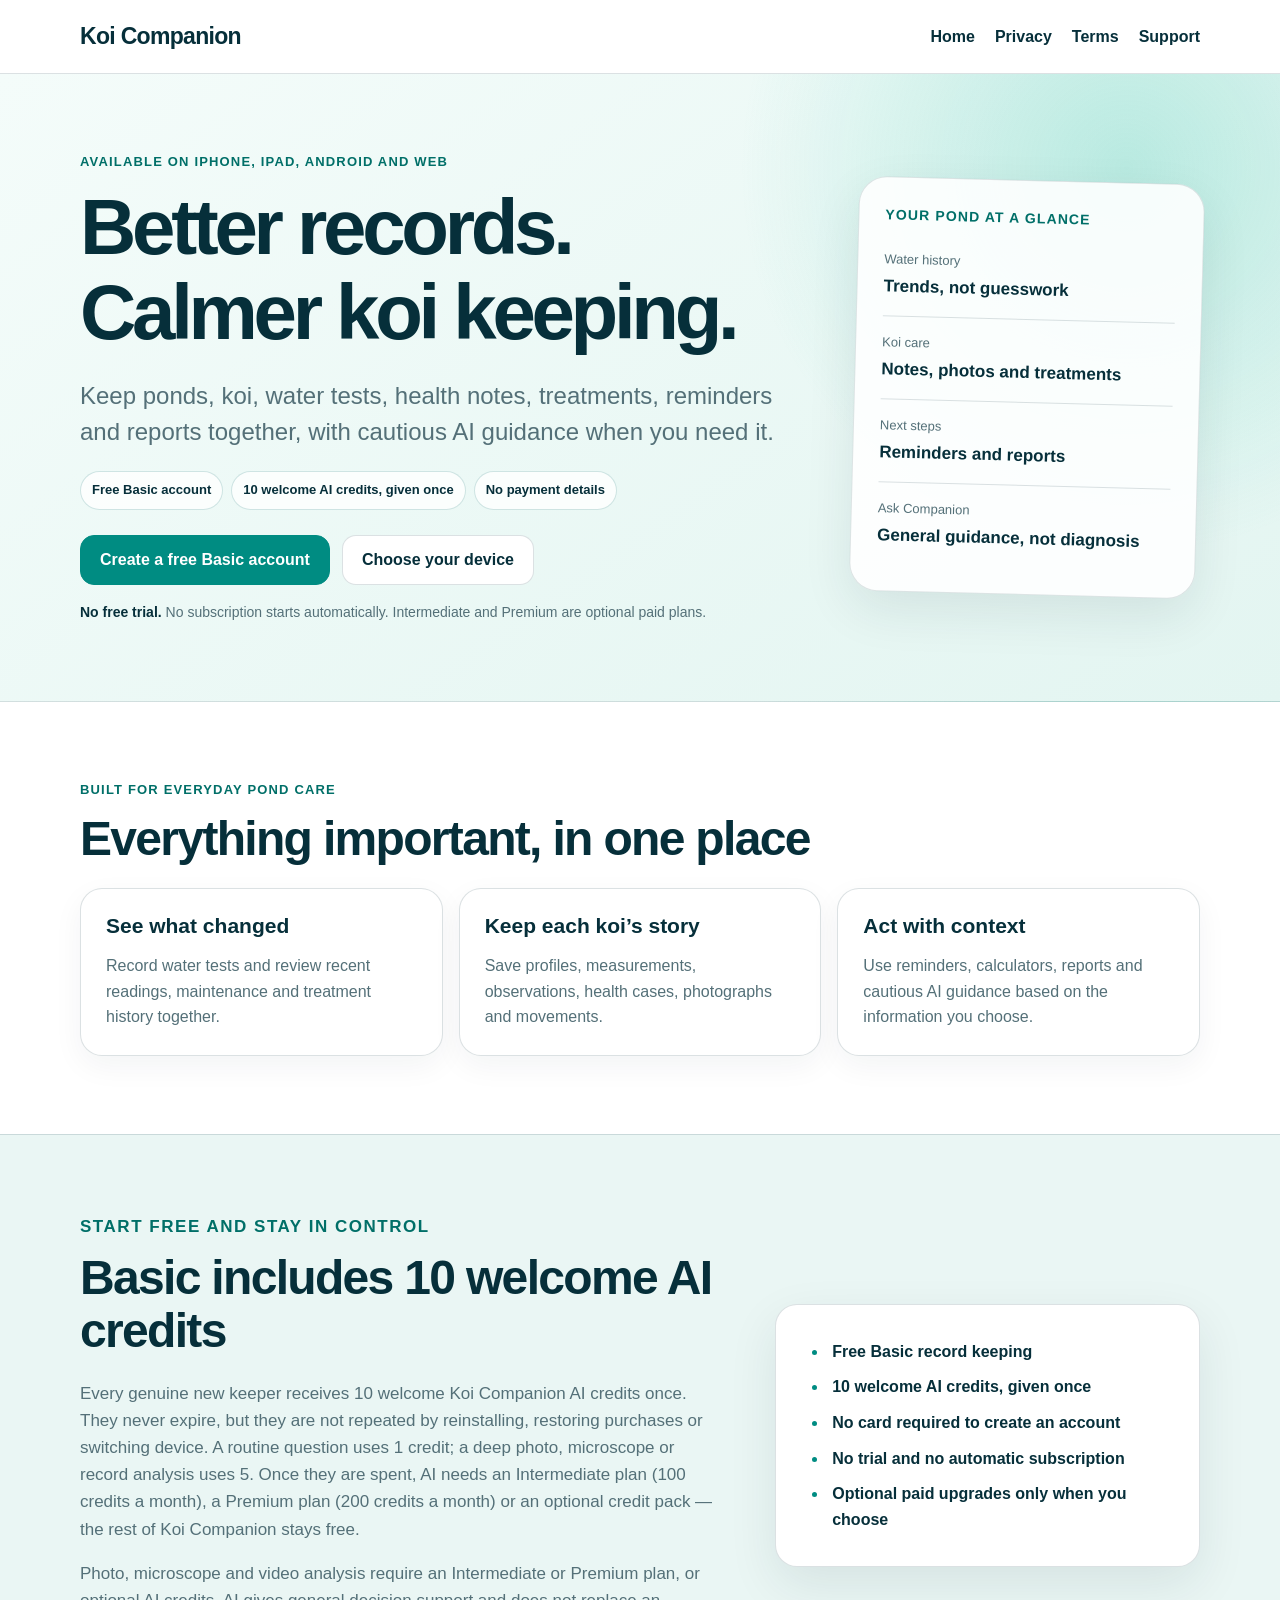
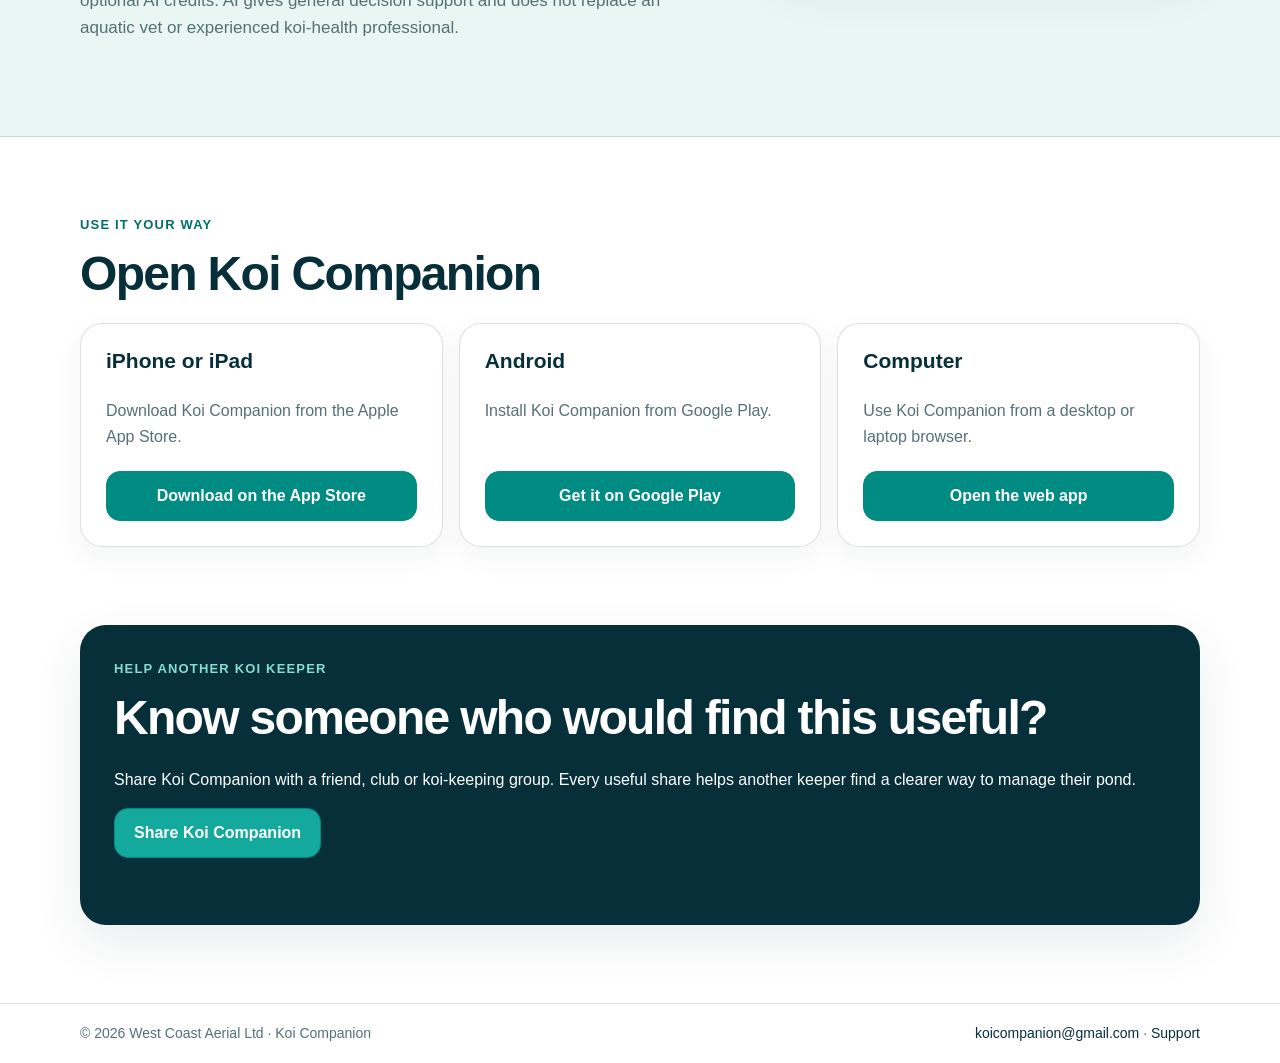
==== commit c485380c: "site: describe the AI credit model (10 welcome credits once; Intermediate 100 / Premium 200 credits " ====
--- a/index.html
+++ b/index.html
@@ -7,7 +7,7 @@
   <meta property="og:type" content="website" />
   <meta property="og:site_name" content="Koi Companion" />
   <meta property="og:title" content="Koi Companion — clearer pond care starts with better records" />
-  <meta property="og:description" content="Start with a free Basic account, including 10 complimentary typed AI questions each month. No free trial and no automatic subscription." />
+  <meta property="og:description" content="Start with a free Basic account, including 10 welcome AI credits given once. No free trial and no automatic subscription." />
   <meta property="og:url" content="https://koicompanion.app/" />
   <meta name="twitter:card" content="summary" />
   <meta name="theme-color" content="#062f3a" />
@@ -36,7 +36,7 @@
           <p class="hero-copy">Keep ponds, koi, water tests, health notes, treatments, reminders and reports together, with cautious AI guidance when you need it.</p>
           <div class="trust-row" aria-label="Basic plan summary">
             <span>Free Basic account</span>
-            <span>10 typed AI questions each month</span>
+            <span>10 welcome AI credits, given once</span>
             <span>No payment details</span>
           </div>
           <div class="hero-actions">
@@ -72,13 +72,13 @@
       <div class="wrap split-panel">
         <div>
           <p class="eyebrow">Start free and stay in control</p>
-          <h2 id="basic-heading">Basic includes a complimentary AI allowance</h2>
-          <p>Every signed-in Basic account includes 10 typed Koi Companion AI questions per calendar month. The allowance resets on the first of the month and unused questions do not carry over.</p>
+          <h2 id="basic-heading">Basic includes 10 welcome AI credits</h2>
+          <p>Every genuine new keeper receives 10 welcome Koi Companion AI credits once. They never expire, but they are not repeated by reinstalling, restoring purchases or switching device. A routine question uses 1 credit; a deep photo, microscope or record analysis uses 5. Once they are spent, AI needs an Intermediate plan (100 credits a month), a Premium plan (200 credits a month) or an optional credit pack — the rest of Koi Companion stays free.</p>
           <p>Photo, microscope and video analysis require an Intermediate or Premium plan, or optional AI credits. AI gives general decision support and does not replace an aquatic vet or experienced koi-health professional.</p>
         </div>
         <ul class="check-list">
           <li>Free Basic record keeping</li>
-          <li>10 typed AI questions each month</li>
+          <li>10 welcome AI credits, given once</li>
           <li>No card required to create an account</li>
           <li>No trial and no automatic subscription</li>
           <li>Optional paid upgrades only when you choose</li>
@@ -136,7 +136,7 @@
       const status = document.getElementById("share-status");
       const shareData = {
         title: "Koi Companion",
-        text: "Keep koi, pond, water and care records together. Basic is free and includes 10 typed AI questions each month — no free trial or automatic subscription.",
+        text: "Keep koi, pond, water and care records together. Basic is free and includes 10 welcome AI credits given once — no free trial or automatic subscription.",
         url: "https://koicompanion.app/"
       };
 
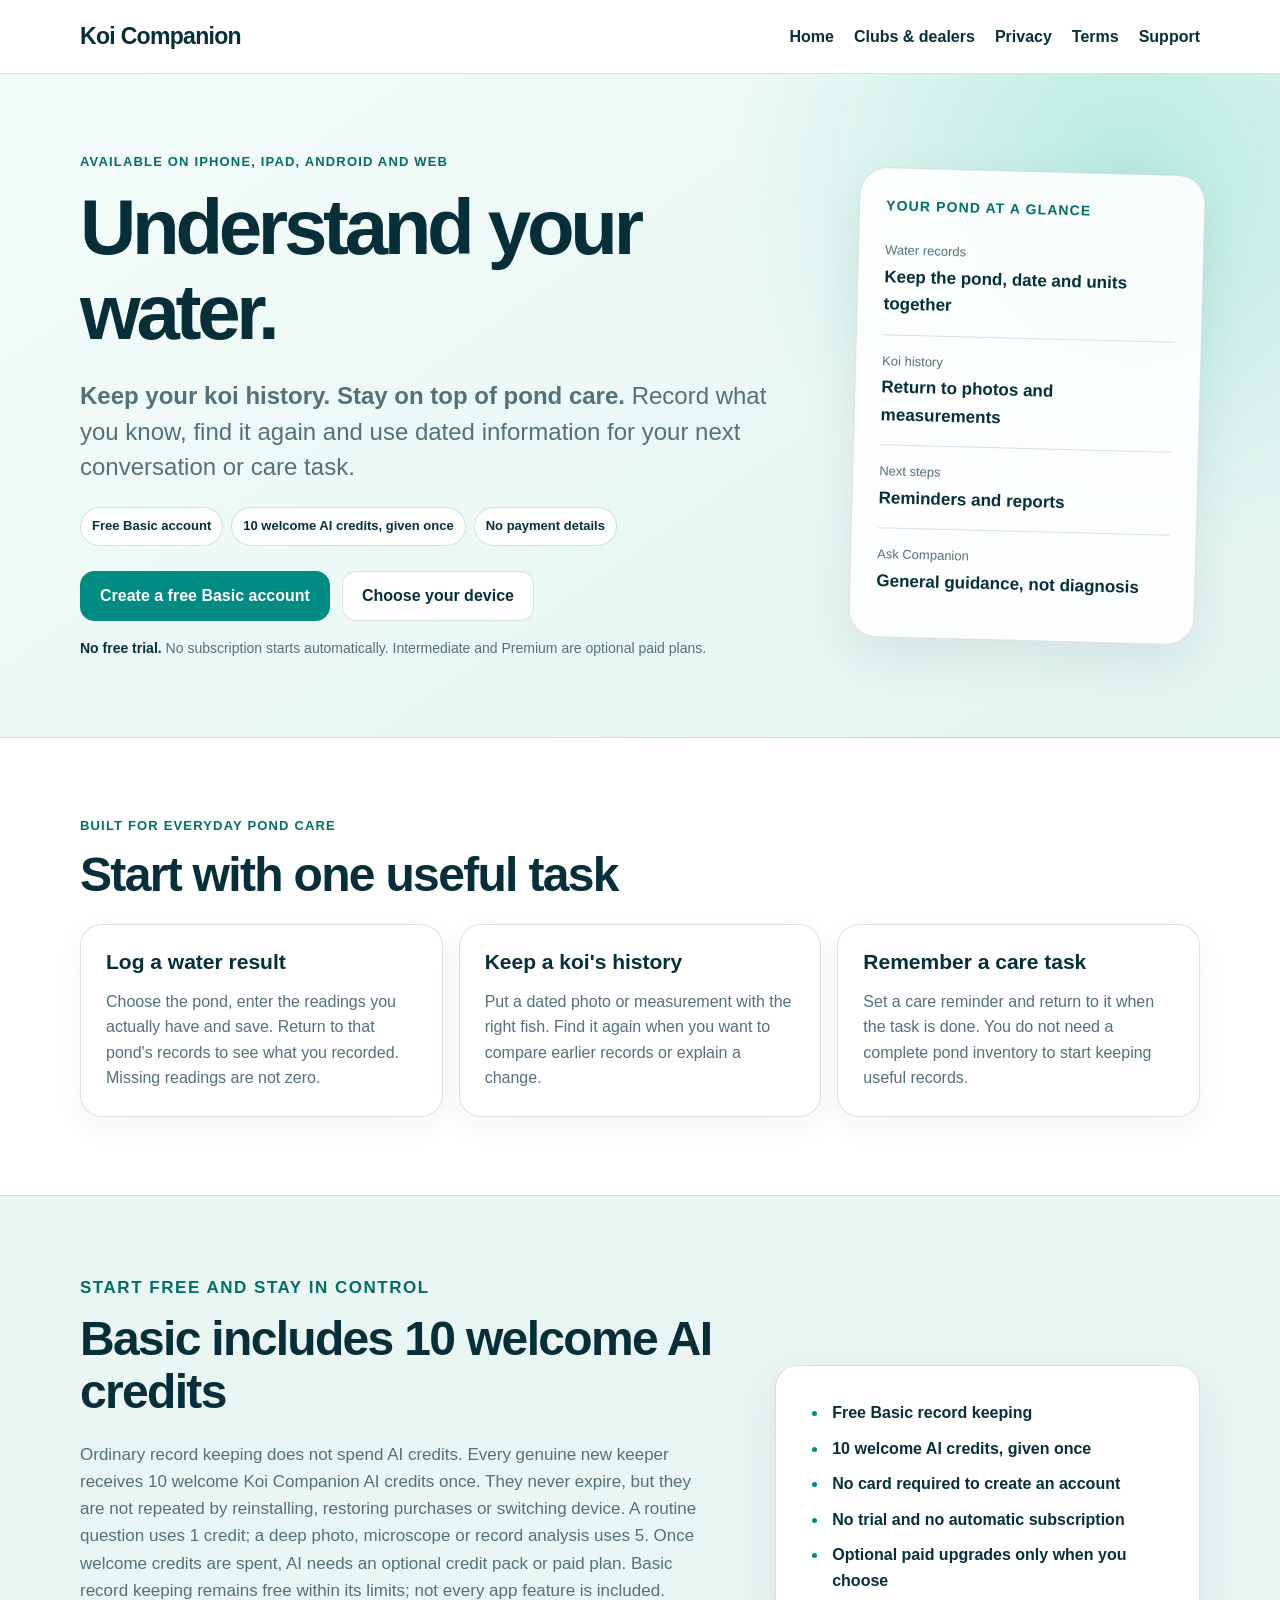
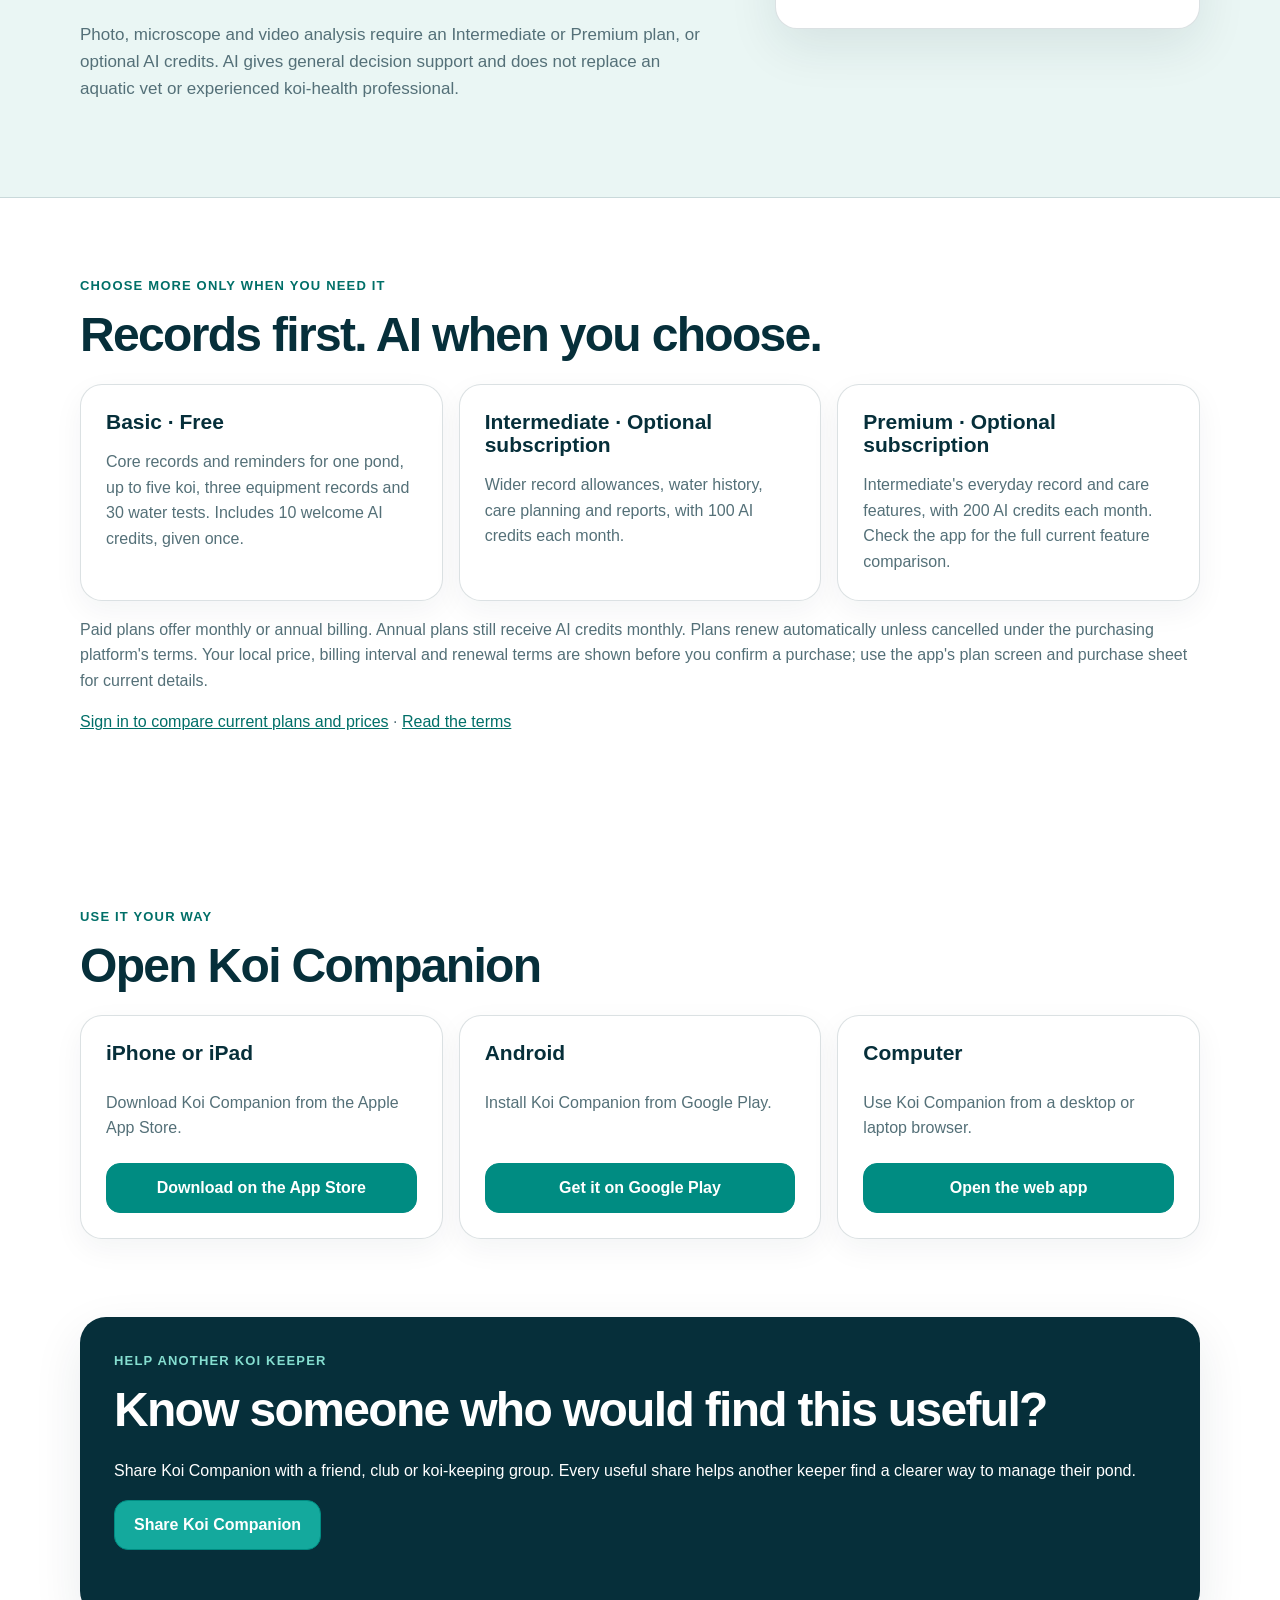
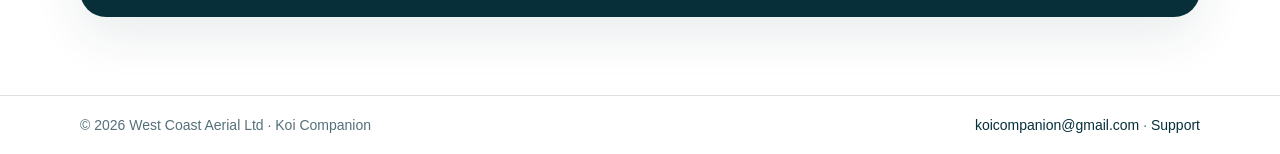
==== commit a04c35f6: "Lead site copy with first-week outcomes Co-Authored-By: Devin AI <158243242+devin-ai-integration[bot" ====
--- a/index.html
+++ b/index.html
@@ -3,7 +3,7 @@
 <head>
   <meta charset="utf-8" />
   <meta name="viewport" content="width=device-width, initial-scale=1, viewport-fit=cover" />
-  <meta name="description" content="Koi pond records, water trends, care history and cautious AI guidance on iPhone, iPad, Android and web." />
+  <meta name="description" content="Understand your water. Keep your koi history. Stay on top of pond care. Start with free Basic records; optional paid plans add wider tools and AI credits." />
   <meta property="og:type" content="website" />
   <meta property="og:site_name" content="Koi Companion" />
   <meta property="og:title" content="Koi Companion — clearer pond care starts with better records" />
@@ -20,6 +20,7 @@
       <a class="brand" href="/" aria-label="Koi Companion home">Koi Companion</a>
       <nav aria-label="Main navigation">
         <a href="/" aria-current="page">Home</a>
+        <a href="/clubs/">Clubs &amp; dealers</a>
         <a href="/privacy-policy/">Privacy</a>
         <a href="/terms/">Terms</a>
         <a href="/support/">Support</a>
@@ -32,8 +33,8 @@
       <div class="wrap hero-grid">
         <div>
           <p class="eyebrow">Available on iPhone, iPad, Android and web</p>
-          <h1>Better records.<br />Calmer koi keeping.</h1>
-          <p class="hero-copy">Keep ponds, koi, water tests, health notes, treatments, reminders and reports together, with cautious AI guidance when you need it.</p>
+          <h1>Understand your water.</h1>
+          <p class="hero-copy"><strong>Keep your koi history. Stay on top of pond care.</strong> Record what you know, find it again and use dated information for your next conversation or care task.</p>
           <div class="trust-row" aria-label="Basic plan summary">
             <span>Free Basic account</span>
             <span>10 welcome AI credits, given once</span>
@@ -48,8 +49,8 @@
 
         <aside class="record-card" aria-label="What Koi Companion keeps together">
           <p class="record-card-label">Your pond at a glance</p>
-          <div class="record-stat"><span>Water history</span><strong>Trends, not guesswork</strong></div>
-          <div class="record-stat"><span>Koi care</span><strong>Notes, photos and treatments</strong></div>
+          <div class="record-stat"><span>Water records</span><strong>Keep the pond, date and units together</strong></div>
+          <div class="record-stat"><span>Koi history</span><strong>Return to photos and measurements</strong></div>
           <div class="record-stat"><span>Next steps</span><strong>Reminders and reports</strong></div>
           <div class="record-stat"><span>Ask Companion</span><strong>General guidance, not diagnosis</strong></div>
         </aside>
@@ -59,11 +60,11 @@
     <section class="section" aria-labelledby="why-heading">
       <div class="wrap">
         <p class="eyebrow">Built for everyday pond care</p>
-        <h2 id="why-heading">Everything important, in one place</h2>
+        <h2 id="why-heading">Start with one useful task</h2>
         <div class="feature-grid">
-          <article class="feature-card"><h3>See what changed</h3><p>Record water tests and review recent readings, maintenance and treatment history together.</p></article>
-          <article class="feature-card"><h3>Keep each koi’s story</h3><p>Save profiles, measurements, observations, health cases, photographs and movements.</p></article>
-          <article class="feature-card"><h3>Act with context</h3><p>Use reminders, calculators, reports and cautious AI guidance based on the information you choose.</p></article>
+          <article class="feature-card"><h3>Log a water result</h3><p>Choose the pond, enter the readings you actually have and save. Return to that pond's records to see what you recorded. Missing readings are not zero.</p></article>
+          <article class="feature-card"><h3>Keep a koi's history</h3><p>Put a dated photo or measurement with the right fish. Find it again when you want to compare earlier records or explain a change.</p></article>
+          <article class="feature-card"><h3>Remember a care task</h3><p>Set a care reminder and return to it when the task is done. You do not need a complete pond inventory to start keeping useful records.</p></article>
         </div>
       </div>
     </section>
@@ -73,7 +74,7 @@
         <div>
           <p class="eyebrow">Start free and stay in control</p>
           <h2 id="basic-heading">Basic includes 10 welcome AI credits</h2>
-          <p>Every genuine new keeper receives 10 welcome Koi Companion AI credits once. They never expire, but they are not repeated by reinstalling, restoring purchases or switching device. A routine question uses 1 credit; a deep photo, microscope or record analysis uses 5. Once they are spent, AI needs an Intermediate plan (100 credits a month), a Premium plan (200 credits a month) or an optional credit pack — the rest of Koi Companion stays free.</p>
+          <p>Ordinary record keeping does not spend AI credits. Every genuine new keeper receives 10 welcome Koi Companion AI credits once. They never expire, but they are not repeated by reinstalling, restoring purchases or switching device. A routine question uses 1 credit; a deep photo, microscope or record analysis uses 5. Once welcome credits are spent, AI needs an optional credit pack or paid plan. Basic record keeping remains free within its limits; not every app feature is included.</p>
           <p>Photo, microscope and video analysis require an Intermediate or Premium plan, or optional AI credits. AI gives general decision support and does not replace an aquatic vet or experienced koi-health professional.</p>
         </div>
         <ul class="check-list">
@@ -83,6 +84,20 @@
           <li>No trial and no automatic subscription</li>
           <li>Optional paid upgrades only when you choose</li>
         </ul>
+      </div>
+    </section>
+
+    <section class="section" aria-labelledby="plans-heading">
+      <div class="wrap">
+        <p class="eyebrow">Choose more only when you need it</p>
+        <h2 id="plans-heading">Records first. AI when you choose.</h2>
+        <div class="feature-grid">
+          <article class="feature-card"><h3>Basic · Free</h3><p>Core records and reminders for one pond, up to five koi, three equipment records and 30 water tests. Includes 10 welcome AI credits, given once.</p></article>
+          <article class="feature-card"><h3>Intermediate · Optional subscription</h3><p>Wider record allowances, water history, care planning and reports, with 100 AI credits each month.</p></article>
+          <article class="feature-card"><h3>Premium · Optional subscription</h3><p>Intermediate's everyday record and care features, with 200 AI credits each month. Check the app for the full current feature comparison.</p></article>
+        </div>
+        <p>Paid plans offer monthly or annual billing. Annual plans still receive AI credits monthly. Plans renew automatically unless cancelled under the purchasing platform's terms. Your local price, billing interval and renewal terms are shown before you confirm a purchase; use the app's plan screen and purchase sheet for current details.</p>
+        <p><a href="https://app.koicompanion.app/account/subscription">Sign in to compare current plans and prices</a> · <a href="/terms/">Read the terms</a></p>
       </div>
     </section>
 
